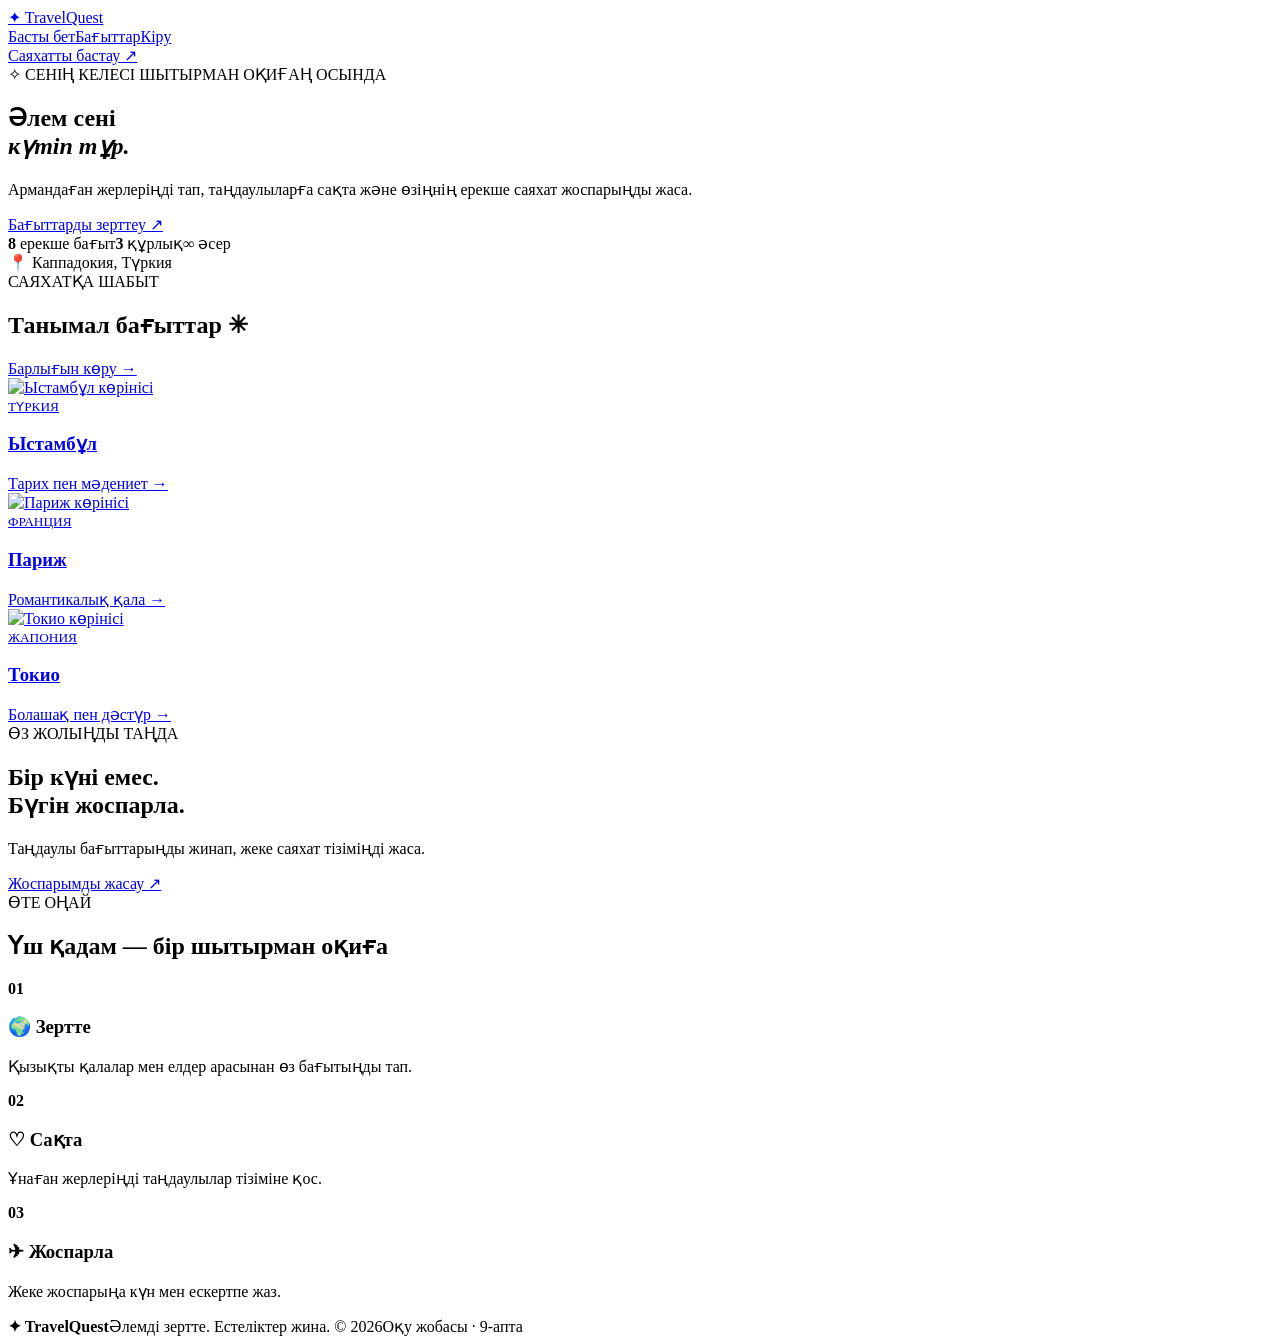
==== index.html @ 5453237a "Add files via upload" ====
<!doctype html><html lang="kk"><head><meta charset="UTF-8"><meta name="viewport" content="width=device-width,initial-scale=1"><title>TravelQuest — Әлемді аш</title><link rel="stylesheet" href="assets/style.css"></head><body><header class="nav"><a class="brand" href="index.html">✦ Travel<span>Quest</span></a><nav><a class="current" href="index.html">Басты бет</a><a href="explore.html">Бағыттар</a><a href="login.html">Кіру</a></nav><a class="navcta" href="explore.html">Саяхатты бастау ↗</a></header><main><section class="hero"><div class="heroShade"></div><div class="heroContent"><span class="eyebrow">✧ СЕНІҢ КЕЛЕСІ ШЫТЫРМАН ОҚИҒАҢ ОСЫНДА</span><h1>Әлем сені<br><em>күтіп тұр.</em></h1><p>Армандаған жерлеріңді тап, таңдаулыларға сақта және өзіңнің ерекше саяхат жоспарыңды жаса.</p><a class="primary" href="explore.html">Бағыттарды зерттеу <span>↗</span></a><div class="heroStats"><span><b>8</b> ерекше бағыт</span><span><b>3</b> құрлық</span><span><b>∞</b> әсер</span></div></div><div class="heroNote">📍 Каппадокия, Түркия</div></section><section class="section"><div class="sectionTop"><div><span class="kicker">САЯХАТҚА ШАБЫТ</span><h2>Танымал бағыттар <span class="accent">✳</span></h2></div><a class="textLink" href="explore.html">Барлығын көру →</a></div><div class="featureGrid"><a class="destination" href="explore.html?place=istanbul"><img src="https://images.unsplash.com/photo-1541432901042-2d8bd64b4a9b?auto=format&fit=crop&w=1000&q=85" alt="Ыстамбұл көрінісі"><div class="destText"><small>ТҮРКИЯ</small><h3>Ыстамбұл</h3><span>Тарих пен мәдениет →</span></div></a><a class="destination" href="explore.html?place=paris"><img src="https://images.unsplash.com/photo-1502602898657-3e91760cbb34?auto=format&fit=crop&w=1000&q=85" alt="Париж көрінісі"><div class="destText"><small>ФРАНЦИЯ</small><h3>Париж</h3><span>Романтикалық қала →</span></div></a><a class="destination" href="explore.html?place=tokyo"><img src="https://images.unsplash.com/photo-1540959733332-eab4deabeeaf?auto=format&fit=crop&w=1000&q=85" alt="Токио көрінісі"><div class="destText"><small>ЖАПОНИЯ</small><h3>Токио</h3><span>Болашақ пен дәстүр →</span></div></a></div></section><section class="banner"><div><span class="kicker">ӨЗ ЖОЛЫҢДЫ ТАҢДА</span><h2>Бір күні емес.<br>Бүгін жоспарла.</h2><p>Таңдаулы бағыттарыңды жинап, жеке саяхат тізіміңді жаса.</p></div><a class="primary light" href="explore.html">Жоспарымды жасау ↗</a></section><section class="section steps"><div class="sectionTop"><div><span class="kicker">ӨТЕ ОҢАЙ</span><h2>Үш қадам — бір шытырман оқиға</h2></div></div><div class="stepGrid"><article><b>01</b><h3>🌍 Зертте</h3><p>Қызықты қалалар мен елдер арасынан өз бағытыңды тап.</p></article><article><b>02</b><h3>♡ Сақта</h3><p>Ұнаған жерлеріңді таңдаулылар тізіміне қос.</p></article><article><b>03</b><h3>✈ Жоспарла</h3><p>Жеке жоспарыңа күн мен ескертпе жаз.</p></article></div></section></main><footer><b>✦ TravelQuest</b><span>Әлемді зертте. Естеліктер жина. © 2026</span><span>Оқу жобасы · 9-апта</span></footer><script src="assets/app.js"></script></body></html>
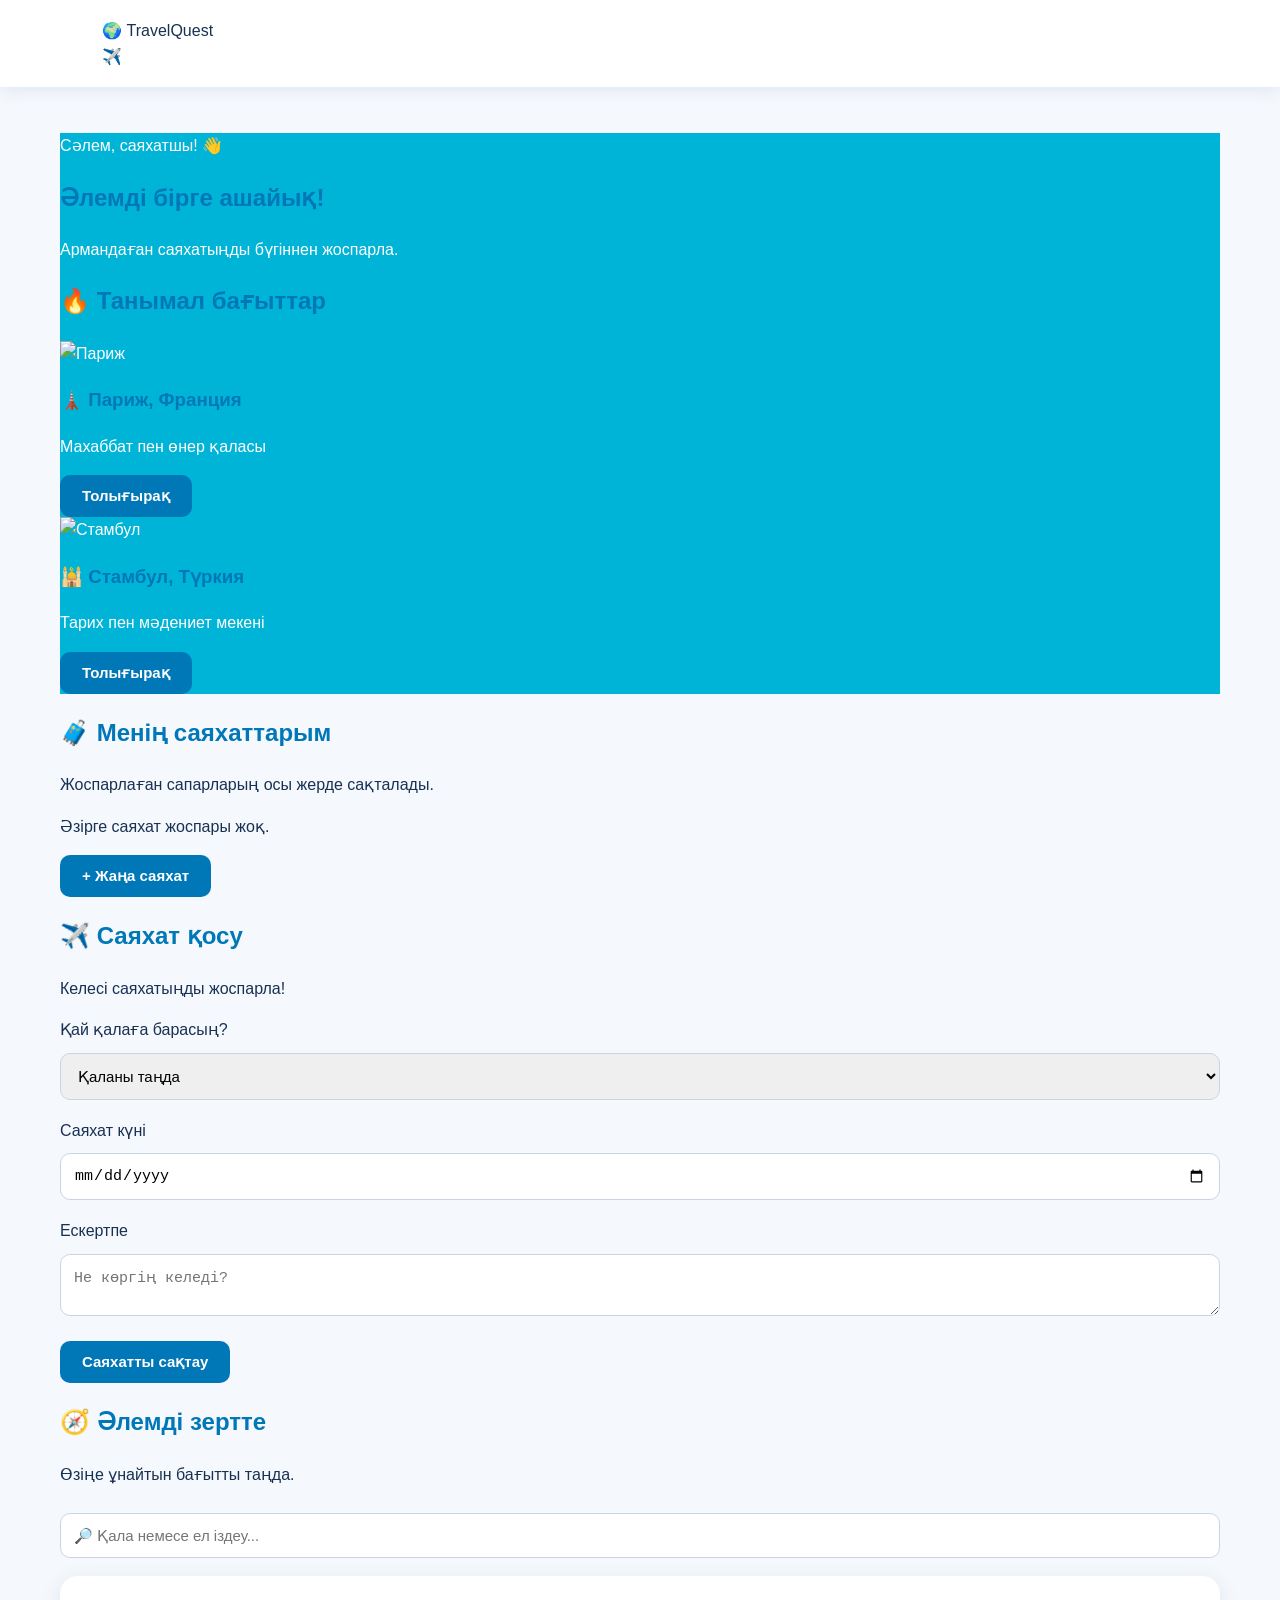
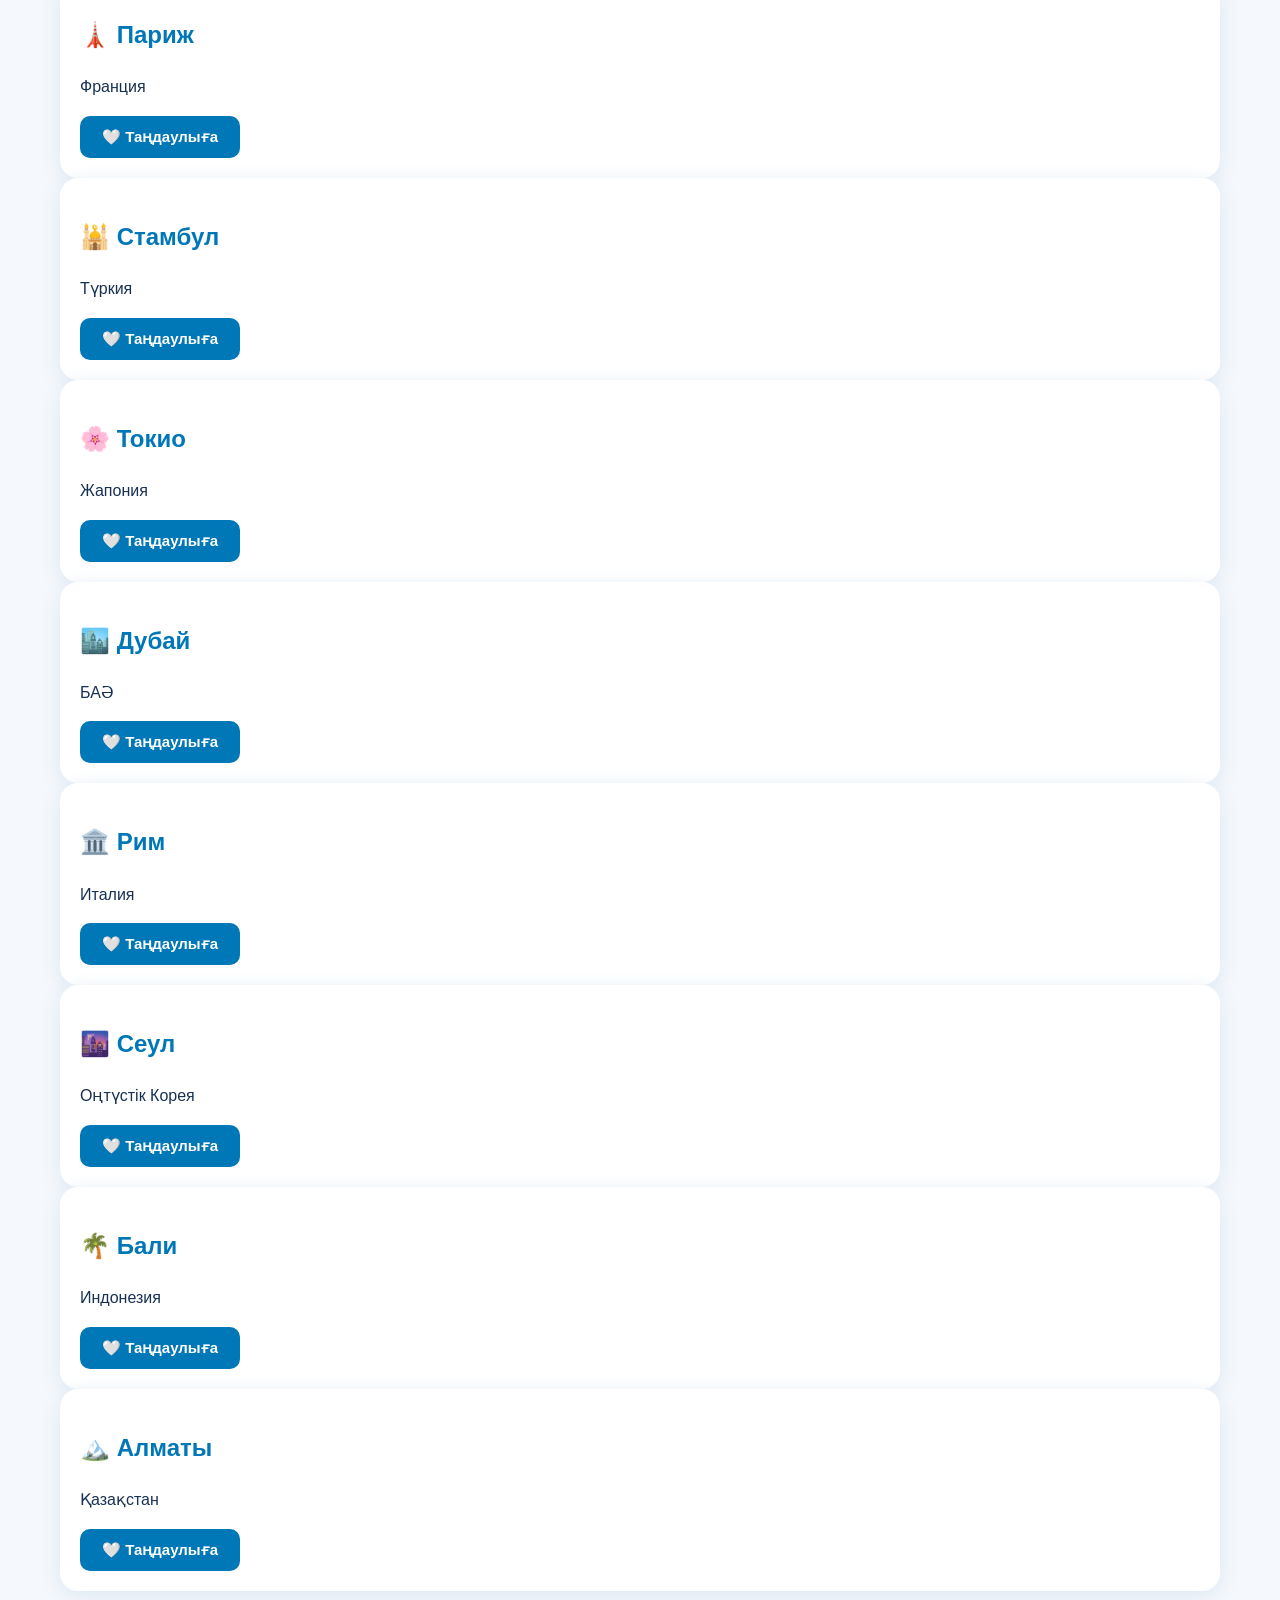
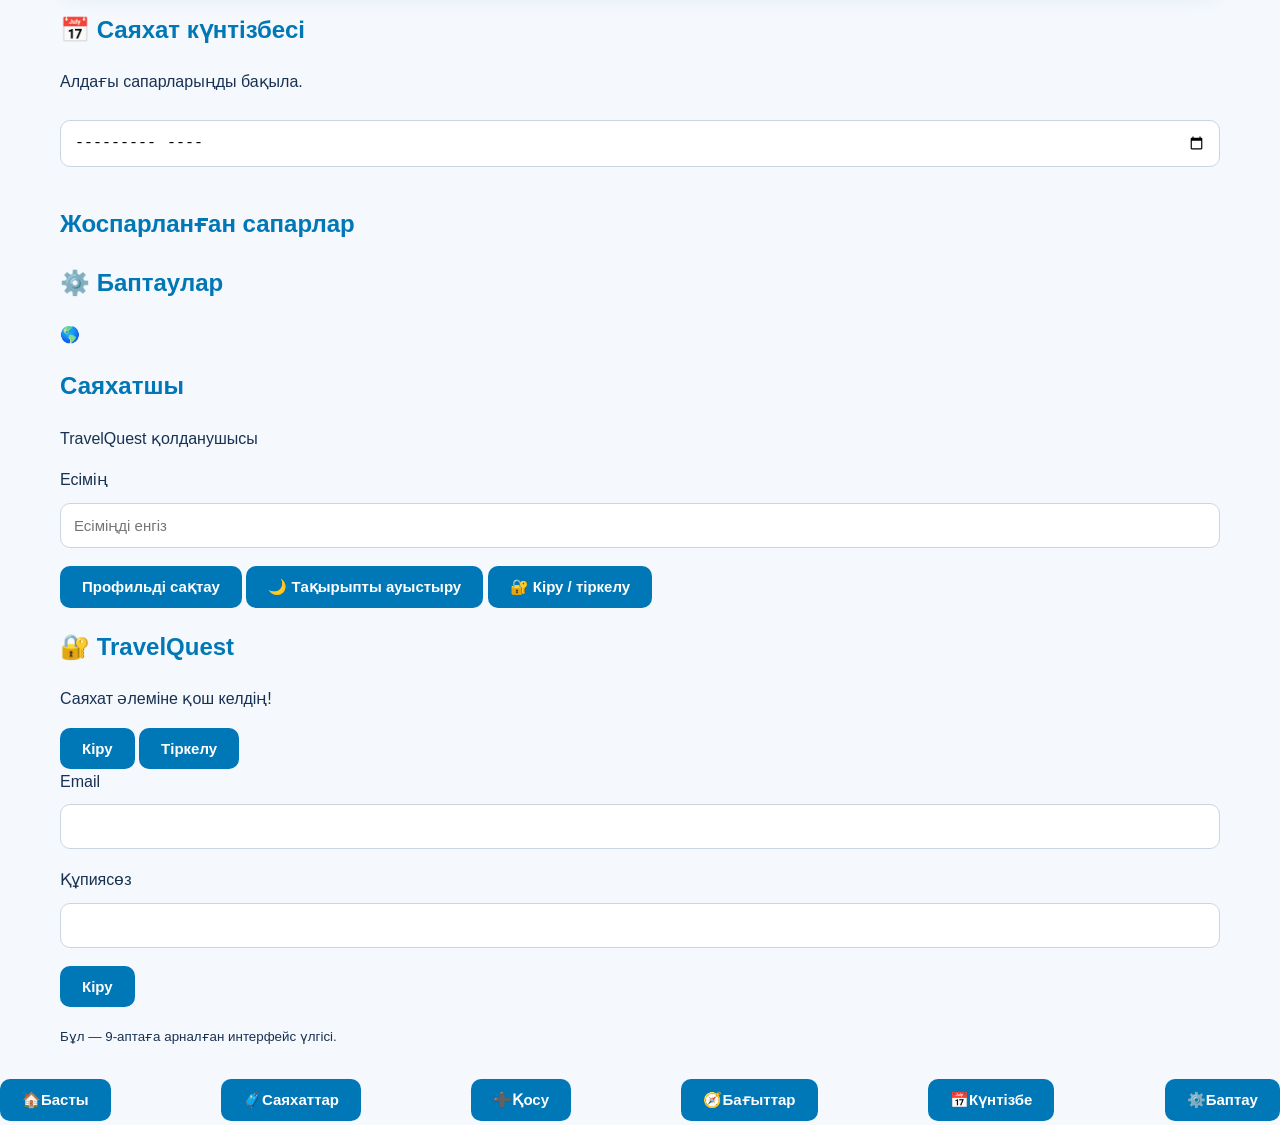
==== commit 2a9d31f6: "Update index.html" ====
--- a/index.html
+++ b/index.html
@@ -1 +1,189 @@
-<!doctype html><html lang="kk"><head><meta charset="UTF-8"><meta name="viewport" content="width=device-width,initial-scale=1"><title>TravelQuest — Әлемді аш</title><link rel="stylesheet" href="assets/style.css"></head><body><header class="nav"><a class="brand" href="index.html">✦ Travel<span>Quest</span></a><nav><a class="current" href="index.html">Басты бет</a><a href="explore.html">Бағыттар</a><a href="login.html">Кіру</a></nav><a class="navcta" href="explore.html">Саяхатты бастау ↗</a></header><main><section class="hero"><div class="heroShade"></div><div class="heroContent"><span class="eyebrow">✧ СЕНІҢ КЕЛЕСІ ШЫТЫРМАН ОҚИҒАҢ ОСЫНДА</span><h1>Әлем сені<br><em>күтіп тұр.</em></h1><p>Армандаған жерлеріңді тап, таңдаулыларға сақта және өзіңнің ерекше саяхат жоспарыңды жаса.</p><a class="primary" href="explore.html">Бағыттарды зерттеу <span>↗</span></a><div class="heroStats"><span><b>8</b> ерекше бағыт</span><span><b>3</b> құрлық</span><span><b>∞</b> әсер</span></div></div><div class="heroNote">📍 Каппадокия, Түркия</div></section><section class="section"><div class="sectionTop"><div><span class="kicker">САЯХАТҚА ШАБЫТ</span><h2>Танымал бағыттар <span class="accent">✳</span></h2></div><a class="textLink" href="explore.html">Барлығын көру →</a></div><div class="featureGrid"><a class="destination" href="explore.html?place=istanbul"><img src="https://images.unsplash.com/photo-1541432901042-2d8bd64b4a9b?auto=format&fit=crop&w=1000&q=85" alt="Ыстамбұл көрінісі"><div class="destText"><small>ТҮРКИЯ</small><h3>Ыстамбұл</h3><span>Тарих пен мәдениет →</span></div></a><a class="destination" href="explore.html?place=paris"><img src="https://images.unsplash.com/photo-1502602898657-3e91760cbb34?auto=format&fit=crop&w=1000&q=85" alt="Париж көрінісі"><div class="destText"><small>ФРАНЦИЯ</small><h3>Париж</h3><span>Романтикалық қала →</span></div></a><a class="destination" href="explore.html?place=tokyo"><img src="https://images.unsplash.com/photo-1540959733332-eab4deabeeaf?auto=format&fit=crop&w=1000&q=85" alt="Токио көрінісі"><div class="destText"><small>ЖАПОНИЯ</small><h3>Токио</h3><span>Болашақ пен дәстүр →</span></div></a></div></section><section class="banner"><div><span class="kicker">ӨЗ ЖОЛЫҢДЫ ТАҢДА</span><h2>Бір күні емес.<br>Бүгін жоспарла.</h2><p>Таңдаулы бағыттарыңды жинап, жеке саяхат тізіміңді жаса.</p></div><a class="primary light" href="explore.html">Жоспарымды жасау ↗</a></section><section class="section steps"><div class="sectionTop"><div><span class="kicker">ӨТЕ ОҢАЙ</span><h2>Үш қадам — бір шытырман оқиға</h2></div></div><div class="stepGrid"><article><b>01</b><h3>🌍 Зертте</h3><p>Қызықты қалалар мен елдер арасынан өз бағытыңды тап.</p></article><article><b>02</b><h3>♡ Сақта</h3><p>Ұнаған жерлеріңді таңдаулылар тізіміне қос.</p></article><article><b>03</b><h3>✈ Жоспарла</h3><p>Жеке жоспарыңа күн мен ескертпе жаз.</p></article></div></section></main><footer><b>✦ TravelQuest</b><span>Әлемді зертте. Естеліктер жина. © 2026</span><span>Оқу жобасы · 9-апта</span></footer><script src="assets/app.js"></script></body></html>
+<!DOCTYPE html>
+<html lang="kk">
+<head>
+  <meta charset="UTF-8">
+  <meta name="viewport" content="width=device-width, initial-scale=1.0">
+  <title>TravelQuest — Саяхат әлемі</title>
+  <link rel="stylesheet" href="assets/style.css">
+  <script src="assets/app.js" defer></script>
+</head>
+<body>
+
+<div class="phone">
+  <header class="topbar">
+    <div class="brand">🌍 TravelQuest</div>
+    <span class="top-avatar">✈️</span>
+  </header>
+
+  <main>
+    <section id="home" class="screen active">
+      <div class="welcome">
+        <p>Сәлем, саяхатшы! 👋</p>
+        <h1>Әлемді бірге ашайық!</h1>
+        <p>Армандаған саяхатыңды бүгіннен жоспарла.</p>
+      </div>
+
+      <h2>🔥 Танымал бағыттар</h2>
+      <div class="destination-card">
+        <img src="https://images.unsplash.com/photo-1502602898657-3e91760cbb34?w=800" alt="Париж">
+        <div class="card-info">
+          <h3>🗼 Париж, Франция</h3>
+          <p>Махаббат пен өнер қаласы</p>
+          <button onclick="openPage('explore')">Толығырақ</button>
+        </div>
+      </div>
+
+      <div class="destination-card">
+        <img src="https://images.unsplash.com/photo-1541432901042-2d8bd64b4a9b?w=800" alt="Стамбул">
+        <div class="card-info">
+          <h3>🕌 Стамбул, Түркия</h3>
+          <p>Тарих пен мәдениет мекені</p>
+          <button onclick="openPage('explore')">Толығырақ</button>
+        </div>
+      </div>
+    </section>
+
+    <section id="trips" class="screen">
+      <h1>🧳 Менің саяхаттарым</h1>
+      <p>Жоспарлаған сапарларың осы жерде сақталады.</p>
+      <div id="tripList"></div>
+      <button class="primary-btn" onclick="openPage('add')">
+        + Жаңа саяхат
+      </button>
+    </section>
+
+    <section id="add" class="screen">
+      <h1>✈️ Саяхат қосу</h1>
+      <p>Келесі саяхатыңды жоспарла!</p>
+
+      <form id="tripForm">
+        <label for="tripCity">Қай қалаға барасың?</label>
+        <select id="tripCity" required>
+          <option value="">Қаланы таңда</option>
+          <option>Париж</option>
+          <option>Стамбул</option>
+          <option>Токио</option>
+          <option>Дубай</option>
+          <option>Рим</option>
+          <option>Алматы</option>
+          <option>Бали</option>
+          <option>Сеул</option>
+        </select>
+
+        <label for="tripDate">Саяхат күні</label>
+        <input type="date" id="tripDate" required>
+
+        <label for="tripNote">Ескертпе</label>
+        <textarea id="tripNote" placeholder="Не көргің келеді?"></textarea>
+
+        <button type="submit" class="primary-btn">
+          Саяхатты сақтау
+        </button>
+      </form>
+      <p id="tripMessage"></p>
+    </section>
+
+    <section id="explore" class="screen">
+      <h1>🧭 Әлемді зертте</h1>
+      <p>Өзіңе ұнайтын бағытты таңда.</p>
+
+      <input type="search" id="search"
+             placeholder="🔎 Қала немесе ел іздеу...">
+
+      <div id="destinations" class="explore-grid"></div>
+    </section>
+
+    <section id="calendar" class="screen">
+      <h1>📅 Саяхат күнтізбесі</h1>
+      <p>Алдағы сапарларыңды бақыла.</p>
+      <div class="calendar-box">
+        <input type="month" id="calendarMonth">
+        <div id="calendarGrid"></div>
+      </div>
+      <h2>Жоспарланған сапарлар</h2>
+      <div id="calendarTrips"></div>
+    </section>
+
+    <section id="settings" class="screen">
+      <h1>⚙️ Баптаулар</h1>
+      <div class="settings-card">
+        <div class="profile-avatar">🌎</div>
+        <h2 id="profileName">Саяхатшы</h2>
+        <p>TravelQuest қолданушысы</p>
+      </div>
+
+      <label for="userName">Есімің</label>
+      <input id="userName" placeholder="Есіміңді енгіз">
+
+      <button class="primary-btn" onclick="saveProfile()">
+        Профильді сақтау
+      </button>
+
+      <button class="secondary-btn" onclick="toggleTheme()">
+        🌙 Тақырыпты ауыстыру
+      </button>
+
+      <button class="secondary-btn" onclick="openPage('auth')">
+        🔐 Кіру / тіркелу
+      </button>
+    </section>
+
+    <section id="auth" class="screen">
+      <h1>🔐 TravelQuest</h1>
+      <p>Саяхат әлеміне қош келдің!</p>
+
+      <div class="auth-tabs">
+        <button id="loginTab" onclick="setAuthMode('login')">
+          Кіру
+        </button>
+        <button id="registerTab" onclick="setAuthMode('register')">
+          Тіркелу
+        </button>
+      </div>
+
+      <form id="authForm">
+        <div id="nameField" class="hidden">
+          <label for="authName">Есімің</label>
+          <input id="authName" placeholder="Есімің">
+        </div>
+
+        <label for="authEmail">Email</label>
+        <input type="email" id="authEmail" required>
+
+        <label for="authPassword">Құпиясөз</label>
+        <input type="password" id="authPassword"
+               minlength="6" required>
+
+        <button type="submit" id="authSubmit" class="primary-btn">
+          Кіру
+        </button>
+      </form>
+      <p id="authMessage"></p>
+      <small>Бұл — 9-аптаға арналған интерфейс үлгісі.</small>
+    </section>
+  </main>
+
+  <nav class="bottom-nav">
+    <button data-page="home" onclick="openPage('home')">
+      <span>🏠</span>Басты
+    </button>
+    <button data-page="trips" onclick="openPage('trips')">
+      <span>🧳</span>Саяхаттар
+    </button>
+    <button data-page="add" onclick="openPage('add')">
+      <span>➕</span>Қосу
+    </button>
+    <button data-page="explore" onclick="openPage('explore')">
+      <span>🧭</span>Бағыттар
+    </button>
+    <button data-page="calendar" onclick="openPage('calendar')">
+      <span>📅</span>Күнтізбе
+    </button>
+    <button data-page="settings" onclick="openPage('settings')">
+      <span>⚙️</span>Баптау
+    </button>
+  </nav>
+</div>
+
+</body>
+</html>
--- a/assets/style.css
+++ b/assets/style.css
@@ -0,0 +1,222 @@
+* {
+    box-sizing: border-box;
+}
+
+body {
+    margin: 0;
+    font-family: Arial, sans-serif;
+    background: #f5f8fc;
+    color: #183153;
+    line-height: 1.6;
+}
+
+header {
+    background: white;
+    padding: 18px 8%;
+    box-shadow: 0 3px 15px #dce7f2;
+}
+
+nav {
+    display: flex;
+    justify-content: space-between;
+    align-items: center;
+    flex-wrap: wrap;
+    gap: 15px;
+}
+
+.logo {
+    font-size: 27px;
+    font-weight: bold;
+    color: #0077b6;
+}
+
+nav a {
+    color: #183153;
+    text-decoration: none;
+    margin-right: 18px;
+    font-weight: bold;
+}
+
+nav a:hover {
+    color: #00a6c8;
+}
+
+main {
+    max-width: 1200px;
+    margin: auto;
+    padding: 30px 20px;
+}
+
+.hero {
+    background: linear-gradient(135deg, #0077b6, #00b4d8);
+    color: white;
+    padding: 90px 25px;
+    text-align: center;
+    border-radius: 25px;
+}
+
+.hero h1 {
+    font-size: 45px;
+    color: white;
+}
+
+.hero p {
+    color: #e0f7ff;
+    font-size: 19px;
+}
+
+h1, h2, h3 {
+    color: #0077b6;
+}
+
+.cards {
+    display: grid;
+    grid-template-columns: repeat(3, 1fr);
+    gap: 25px;
+    margin-top: 30px;
+}
+
+.card {
+    background: white;
+    border-radius: 18px;
+    overflow: hidden;
+    box-shadow: 0 5px 20px #dce7f2;
+    transition: transform 0.3s;
+}
+
+.card:hover {
+    transform: translateY(-6px);
+}
+
+.card img {
+    width: 100%;
+    height: 220px;
+    object-fit: cover;
+}
+
+.card-content {
+    padding: 20px;
+}
+
+.panel {
+    background: white;
+    padding: 30px;
+    border-radius: 20px;
+    box-shadow: 0 5px 20px #dce7f2;
+    margin: 25px 0;
+}
+
+button, .btn {
+    display: inline-block;
+    background: #0077b6;
+    color: white;
+    border: none;
+    padding: 12px 22px;
+    border-radius: 10px;
+    cursor: pointer;
+    font-size: 15px;
+    text-decoration: none;
+    font-weight: bold;
+}
+
+button:hover, .btn:hover {
+    background: #023e8a;
+}
+
+input, select, textarea {
+    width: 100%;
+    padding: 13px;
+    margin: 10px 0 18px;
+    border: 1px solid #cbd5e1;
+    border-radius: 10px;
+    font-size: 15px;
+}
+
+input:focus, select:focus {
+    outline: 2px solid #00b4d8;
+}
+
+.auth-container {
+    max-width: 480px;
+    margin: 50px auto;
+}
+
+.hidden {
+    display: none !important;
+}
+
+.active {
+    background: #00b4d8;
+    color: white;
+}
+
+.search-box {
+    display: flex;
+    gap: 12px;
+    margin: 25px 0;
+}
+
+.destination {
+    background: white;
+    border-radius: 15px;
+    padding: 20px;
+    margin-bottom: 15px;
+    box-shadow: 0 3px 12px #dce7f2;
+}
+
+.destination img {
+    width: 100%;
+    border-radius: 12px;
+}
+
+.favorite {
+    color: #ef4444;
+}
+
+footer {
+    text-align: center;
+    background: #023e8a;
+    color: white;
+    padding: 25px;
+    margin-top: 50px;
+}
+
+footer p {
+    color: white;
+}
+
+@media (max-width: 768px) {
+    header {
+        padding: 15px;
+    }
+
+    nav {
+        flex-direction: column;
+        text-align: center;
+    }
+
+    nav a {
+        display: inline-block;
+        margin: 5px;
+    }
+
+    .hero {
+        padding: 45px 20px;
+    }
+
+    .hero h1 {
+        font-size: 30px;
+    }
+
+    .cards {
+        grid-template-columns: 1fr;
+    }
+
+    .search-box {
+        flex-direction: column;
+    }
+
+    .panel {
+        padding: 20px;
+    }
+}
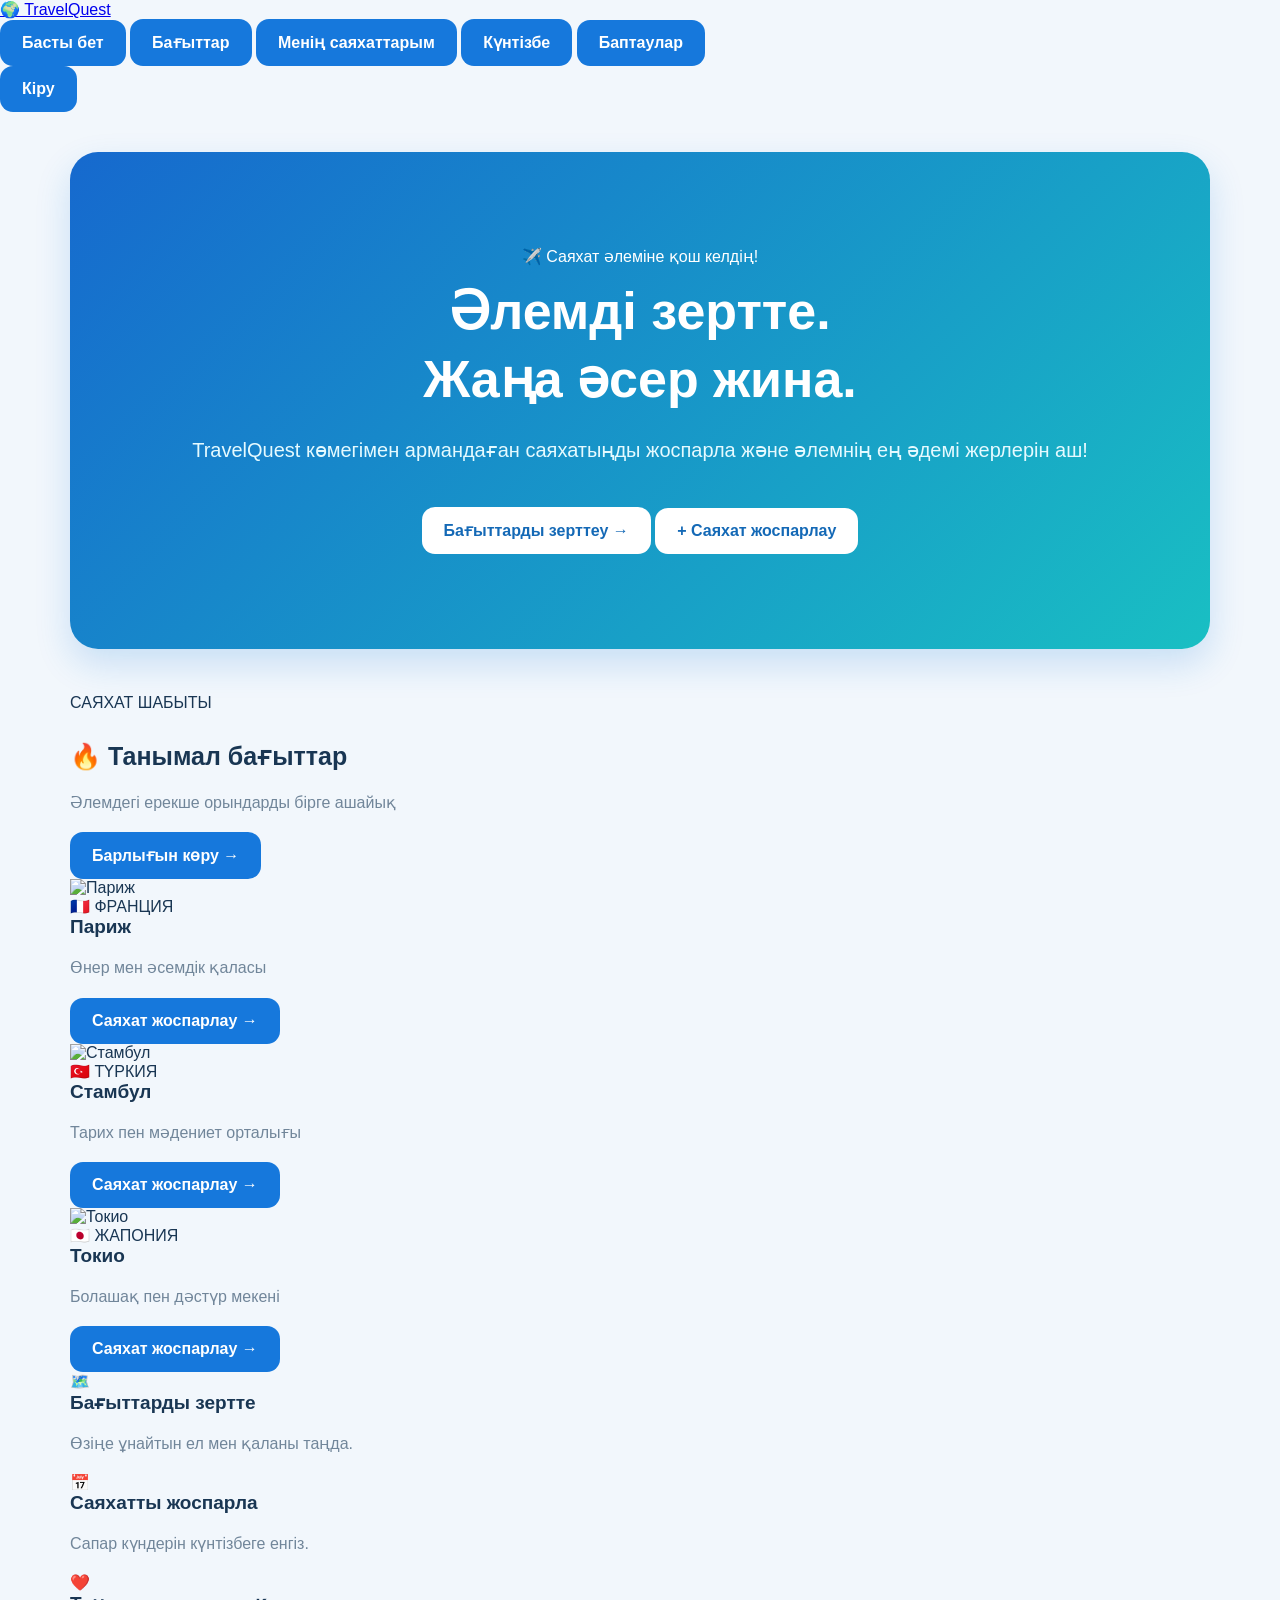
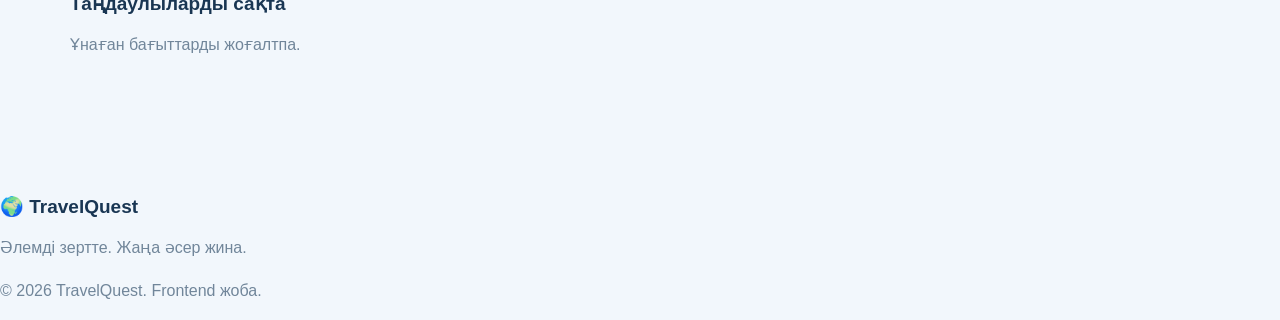
==== commit 0ce87e1d: "Update index.html" ====
--- a/index.html
+++ b/index.html
@@ -1,189 +1,320 @@
 <!DOCTYPE html>
 <html lang="kk">
 <head>
-  <meta charset="UTF-8">
-  <meta name="viewport" content="width=device-width, initial-scale=1.0">
-  <title>TravelQuest — Саяхат әлемі</title>
-  <link rel="stylesheet" href="assets/style.css">
-  <script src="assets/app.js" defer></script>
+    <meta charset="UTF-8">
+    <meta name="viewport" content="width=device-width, initial-scale=1.0">
+    <title>TravelQuest — Саяхат әлемі</title>
+    <link rel="stylesheet" href="assets/style.css?v=10">
+    <script src="assets/app.js?v=10" defer></script>
 </head>
 <body>
 
-<div class="phone">
-  <header class="topbar">
-    <div class="brand">🌍 TravelQuest</div>
-    <span class="top-avatar">✈️</span>
-  </header>
-
-  <main>
+<header class="header">
+    <div class="container header-inner">
+        <a href="#home" class="logo">🌍 TravelQuest</a>
+
+        <nav class="navigation">
+            <button data-page="home" onclick="openPage('home')">Басты бет</button>
+            <button data-page="explore" onclick="openPage('explore')">Бағыттар</button>
+            <button data-page="trips" onclick="openPage('trips')">Менің саяхаттарым</button>
+            <button data-page="calendar" onclick="openPage('calendar')">Күнтізбе</button>
+            <button data-page="settings" onclick="openPage('settings')">Баптаулар</button>
+        </nav>
+
+        <button class="login-button" onclick="openPage('auth')">
+            Кіру
+        </button>
+    </div>
+</header>
+
+<main class="container">
+
+    <!-- БАСТЫ БЕТ -->
     <section id="home" class="screen active">
-      <div class="welcome">
-        <p>Сәлем, саяхатшы! 👋</p>
-        <h1>Әлемді бірге ашайық!</h1>
-        <p>Армандаған саяхатыңды бүгіннен жоспарла.</p>
-      </div>
-
-      <h2>🔥 Танымал бағыттар</h2>
-      <div class="destination-card">
-        <img src="https://images.unsplash.com/photo-1502602898657-3e91760cbb34?w=800" alt="Париж">
-        <div class="card-info">
-          <h3>🗼 Париж, Франция</h3>
-          <p>Махаббат пен өнер қаласы</p>
-          <button onclick="openPage('explore')">Толығырақ</button>
-        </div>
-      </div>
-
-      <div class="destination-card">
-        <img src="https://images.unsplash.com/photo-1541432901042-2d8bd64b4a9b?w=800" alt="Стамбул">
-        <div class="card-info">
-          <h3>🕌 Стамбул, Түркия</h3>
-          <p>Тарих пен мәдениет мекені</p>
-          <button onclick="openPage('explore')">Толығырақ</button>
-        </div>
-      </div>
-    </section>
-
+
+        <div class="hero">
+            <div class="hero-content">
+                <span class="tag">✈️ Саяхат әлеміне қош келдің!</span>
+                <h1>Әлемді зертте.<br>Жаңа әсер жина.</h1>
+                <p>
+                    TravelQuest көмегімен армандаған саяхатыңды
+                    жоспарла және әлемнің ең әдемі жерлерін аш!
+                </p>
+                <button class="btn btn-white" onclick="openPage('explore')">
+                    Бағыттарды зерттеу →
+                </button>
+                <button class="btn btn-glass" onclick="openPage('add')">
+                    + Саяхат жоспарлау
+                </button>
+            </div>
+        </div>
+
+        <div class="section-heading">
+            <div>
+                <span class="section-label">САЯХАТ ШАБЫТЫ</span>
+                <h2>🔥 Танымал бағыттар</h2>
+                <p>Әлемдегі ерекше орындарды бірге ашайық</p>
+            </div>
+            <button class="text-button" onclick="openPage('explore')">
+                Барлығын көру →
+            </button>
+        </div>
+
+        <div class="featured-grid">
+            <article class="featured-card">
+                <img src="https://images.unsplash.com/photo-1502602898657-3e91760cbb34?w=1000" alt="Париж">
+                <div class="featured-content">
+                    <span>🇫🇷 ФРАНЦИЯ</span>
+                    <h3>Париж</h3>
+                    <p>Өнер мен әсемдік қаласы</p>
+                    <button onclick="planCity('Париж')">Саяхат жоспарлау →</button>
+                </div>
+            </article>
+
+            <article class="featured-card">
+                <img src="https://images.unsplash.com/photo-1541432901042-2d8bd64b4a9b?w=1000" alt="Стамбул">
+                <div class="featured-content">
+                    <span>🇹🇷 ТҮРКИЯ</span>
+                    <h3>Стамбул</h3>
+                    <p>Тарих пен мәдениет орталығы</p>
+                    <button onclick="planCity('Стамбул')">Саяхат жоспарлау →</button>
+                </div>
+            </article>
+
+            <article class="featured-card">
+                <img src="https://images.unsplash.com/photo-1540959733332-eab4deabeeaf?w=1000" alt="Токио">
+                <div class="featured-content">
+                    <span>🇯🇵 ЖАПОНИЯ</span>
+                    <h3>Токио</h3>
+                    <p>Болашақ пен дәстүр мекені</p>
+                    <button onclick="planCity('Токио')">Саяхат жоспарлау →</button>
+                </div>
+            </article>
+        </div>
+
+        <div class="benefits">
+            <div>
+                <span>🗺️</span>
+                <h3>Бағыттарды зертте</h3>
+                <p>Өзіңе ұнайтын ел мен қаланы таңда.</p>
+            </div>
+            <div>
+                <span>📅</span>
+                <h3>Саяхатты жоспарла</h3>
+                <p>Сапар күндерін күнтізбеге енгіз.</p>
+            </div>
+            <div>
+                <span>❤️</span>
+                <h3>Таңдаулыларды сақта</h3>
+                <p>Ұнаған бағыттарды жоғалтпа.</p>
+            </div>
+        </div>
+    </section>
+
+    <!-- БАҒЫТТАР -->
+    <section id="explore" class="screen">
+        <div class="page-title">
+            <span class="section-label">ӘЛЕМДІ АШ</span>
+            <h1>🧭 Саяхат бағыттары</h1>
+            <p>Қай елге барғың келеді? Өзіңе ұнайтын бағытты таңда.</p>
+        </div>
+
+        <div class="search-panel">
+            <input type="search" id="search" placeholder="🔎 Қала немесе елді іздеу...">
+            <span>🌍 Әлемді бірге зерттейік</span>
+        </div>
+
+        <div id="destinations" class="destination-grid"></div>
+    </section>
+
+    <!-- МЕНІҢ САЯХАТТАРЫМ -->
     <section id="trips" class="screen">
-      <h1>🧳 Менің саяхаттарым</h1>
-      <p>Жоспарлаған сапарларың осы жерде сақталады.</p>
-      <div id="tripList"></div>
-      <button class="primary-btn" onclick="openPage('add')">
-        + Жаңа саяхат
-      </button>
-    </section>
-
+        <div class="page-title">
+            <span class="section-label">ЖЕКЕ ЖОСПАР</span>
+            <h1>🧳 Менің саяхаттарым</h1>
+            <p>Барлық жоспарланған сапарларың бір жерде.</p>
+        </div>
+
+        <div class="stats-grid">
+            <div class="stat-card">
+                <span>✈️ Жоспарланған саяхаттар</span>
+                <strong id="tripCount">0</strong>
+            </div>
+            <div class="stat-card">
+                <span>❤️ Таңдаулы бағыттар</span>
+                <strong id="favCount">0</strong>
+            </div>
+        </div>
+
+        <div class="list-heading">
+            <h2>Менің жоспарларым</h2>
+            <button class="btn btn-primary" onclick="openPage('add')">
+                + Жаңа саяхат
+            </button>
+        </div>
+
+        <div id="tripList" class="trip-grid"></div>
+    </section>
+
+    <!-- САЯХАТ ҚОСУ -->
     <section id="add" class="screen">
-      <h1>✈️ Саяхат қосу</h1>
-      <p>Келесі саяхатыңды жоспарла!</p>
-
-      <form id="tripForm">
-        <label for="tripCity">Қай қалаға барасың?</label>
-        <select id="tripCity" required>
-          <option value="">Қаланы таңда</option>
-          <option>Париж</option>
-          <option>Стамбул</option>
-          <option>Токио</option>
-          <option>Дубай</option>
-          <option>Рим</option>
-          <option>Алматы</option>
-          <option>Бали</option>
-          <option>Сеул</option>
-        </select>
-
-        <label for="tripDate">Саяхат күні</label>
-        <input type="date" id="tripDate" required>
-
-        <label for="tripNote">Ескертпе</label>
-        <textarea id="tripNote" placeholder="Не көргің келеді?"></textarea>
-
-        <button type="submit" class="primary-btn">
-          Саяхатты сақтау
-        </button>
-      </form>
-      <p id="tripMessage"></p>
-    </section>
-
-    <section id="explore" class="screen">
-      <h1>🧭 Әлемді зертте</h1>
-      <p>Өзіңе ұнайтын бағытты таңда.</p>
-
-      <input type="search" id="search"
-             placeholder="🔎 Қала немесе ел іздеу...">
-
-      <div id="destinations" class="explore-grid"></div>
-    </section>
-
+        <div class="page-title">
+            <span class="section-label">ЖАҢА САЯХАТ</span>
+            <h1>✈️ Саяхат жоспарлау</h1>
+            <p>Келесі саяхатыңды дәл қазір жоспарла.</p>
+        </div>
+
+        <div class="form-layout">
+            <div class="form-card">
+                <h2>Саяхат мәліметтері</h2>
+
+                <form id="tripForm">
+                    <label for="tripCity">Саяхат бағыты</label>
+                    <select id="tripCity" required>
+                        <option value="">Қаланы таңда</option>
+                        <option>Париж</option>
+                        <option>Стамбул</option>
+                        <option>Токио</option>
+                        <option>Дубай</option>
+                        <option>Рим</option>
+                        <option>Сеул</option>
+                        <option>Бали</option>
+                        <option>Алматы</option>
+                    </select>
+
+                    <label for="tripDate">Саяхат күні</label>
+                    <input type="date" id="tripDate" required>
+
+                    <label for="tripNote">Саяхат жоспары</label>
+                    <textarea id="tripNote" rows="5" placeholder="Қандай жерлерге барғың келеді?"></textarea>
+
+                    <button type="submit" class="btn btn-primary full">
+                        💾 Саяхатты сақтау
+                    </button>
+                </form>
+
+                <p id="tripMessage" class="message" aria-live="polite"></p>
+            </div>
+
+            <div class="side-info">
+                <div class="info-emoji">🌴</div>
+                <h2>Жаңа саяхат — жаңа әсер!</h2>
+                <p>
+                    Бағытыңды таңда, сапар күнін белгіле және
+                    жоспарларыңды сақта.
+                </p>
+                <div class="info-line">✓ Саяхат күнтізбесі</div>
+                <div class="info-line">✓ Жеке жоспарлар</div>
+                <div class="info-line">✓ Ыңғайлы интерфейс</div>
+            </div>
+        </div>
+    </section>
+
+    <!-- КҮНТІЗБЕ -->
     <section id="calendar" class="screen">
-      <h1>📅 Саяхат күнтізбесі</h1>
-      <p>Алдағы сапарларыңды бақыла.</p>
-      <div class="calendar-box">
-        <input type="month" id="calendarMonth">
-        <div id="calendarGrid"></div>
-      </div>
-      <h2>Жоспарланған сапарлар</h2>
-      <div id="calendarTrips"></div>
-    </section>
-
+        <div class="page-title">
+            <span class="section-label">САЯХАТ КҮНТІЗБЕСІ</span>
+            <h1>📅 Менің күнтізбем</h1>
+            <p>Алдағы саяхат күндерін бақыла.</p>
+        </div>
+
+        <div class="calendar-layout">
+            <div class="form-card">
+                <label for="calendarMonth">Айды таңда</label>
+                <input type="month" id="calendarMonth">
+                <div id="calendarGrid" class="calendar-grid"></div>
+            </div>
+
+            <div class="form-card">
+                <h2>📌 Осы айдағы сапарлар</h2>
+                <div id="calendarTrips"></div>
+            </div>
+        </div>
+    </section>
+
+    <!-- БАПТАУЛАР -->
     <section id="settings" class="screen">
-      <h1>⚙️ Баптаулар</h1>
-      <div class="settings-card">
-        <div class="profile-avatar">🌎</div>
-        <h2 id="profileName">Саяхатшы</h2>
-        <p>TravelQuest қолданушысы</p>
-      </div>
-
-      <label for="userName">Есімің</label>
-      <input id="userName" placeholder="Есіміңді енгіз">
-
-      <button class="primary-btn" onclick="saveProfile()">
-        Профильді сақтау
-      </button>
-
-      <button class="secondary-btn" onclick="toggleTheme()">
-        🌙 Тақырыпты ауыстыру
-      </button>
-
-      <button class="secondary-btn" onclick="openPage('auth')">
-        🔐 Кіру / тіркелу
-      </button>
-    </section>
-
+        <div class="page-title">
+            <span class="section-label">ЖЕКЕ КАБИНЕТ</span>
+            <h1>⚙️ Баптаулар</h1>
+            <p>Профиліңді өзіңе ыңғайлы етіп ретте.</p>
+        </div>
+
+        <div class="settings-layout">
+            <div class="profile-card">
+                <div class="profile-icon">🌍</div>
+                <h2 id="profileName">Саяхатшы</h2>
+                <p>TravelQuest Explorer</p>
+            </div>
+
+            <div class="form-card">
+                <h2>Профиль параметрлері</h2>
+
+                <label for="userName">Есімің</label>
+                <input id="userName" placeholder="Есіміңді жаз">
+
+                <button class="btn btn-primary full" onclick="saveProfile()">
+                    Профильді сақтау
+                </button>
+
+                <button class="btn btn-outline full" onclick="toggleTheme()">
+                    🌙 Түнгі / күндізгі режим
+                </button>
+
+                <button class="btn btn-outline full" onclick="openPage('auth')">
+                    🔐 Кіру / тіркелу
+                </button>
+            </div>
+        </div>
+    </section>
+
+    <!-- КІРУ -->
     <section id="auth" class="screen">
-      <h1>🔐 TravelQuest</h1>
-      <p>Саяхат әлеміне қош келдің!</p>
-
-      <div class="auth-tabs">
-        <button id="loginTab" onclick="setAuthMode('login')">
-          Кіру
-        </button>
-        <button id="registerTab" onclick="setAuthMode('register')">
-          Тіркелу
-        </button>
-      </div>
-
-      <form id="authForm">
-        <div id="nameField" class="hidden">
-          <label for="authName">Есімің</label>
-          <input id="authName" placeholder="Есімің">
-        </div>
-
-        <label for="authEmail">Email</label>
-        <input type="email" id="authEmail" required>
-
-        <label for="authPassword">Құпиясөз</label>
-        <input type="password" id="authPassword"
-               minlength="6" required>
-
-        <button type="submit" id="authSubmit" class="primary-btn">
-          Кіру
-        </button>
-      </form>
-      <p id="authMessage"></p>
-      <small>Бұл — 9-аптаға арналған интерфейс үлгісі.</small>
-    </section>
-  </main>
-
-  <nav class="bottom-nav">
-    <button data-page="home" onclick="openPage('home')">
-      <span>🏠</span>Басты
-    </button>
-    <button data-page="trips" onclick="openPage('trips')">
-      <span>🧳</span>Саяхаттар
-    </button>
-    <button data-page="add" onclick="openPage('add')">
-      <span>➕</span>Қосу
-    </button>
-    <button data-page="explore" onclick="openPage('explore')">
-      <span>🧭</span>Бағыттар
-    </button>
-    <button data-page="calendar" onclick="openPage('calendar')">
-      <span>📅</span>Күнтізбе
-    </button>
-    <button data-page="settings" onclick="openPage('settings')">
-      <span>⚙️</span>Баптау
-    </button>
-  </nav>
-</div>
+        <div class="auth-wrapper">
+            <div class="auth-card">
+                <div class="auth-icon">🌍</div>
+                <h1>TravelQuest</h1>
+                <p>Саяхат әлеміне қош келдің!</p>
+
+                <div class="auth-tabs">
+                    <button id="loginTab" class="selected" onclick="setAuthMode('login')">Кіру</button>
+                    <button id="registerTab" onclick="setAuthMode('register')">Тіркелу</button>
+                </div>
+
+                <form id="authForm">
+                    <div id="nameField" class="hidden">
+                        <label for="authName">Есімің</label>
+                        <input id="authName" placeholder="Есімің">
+                    </div>
+
+                    <label for="authEmail">Email</label>
+                    <input type="email" id="authEmail" required placeholder="example@gmail.com">
+
+                    <label for="authPassword">Құпиясөз</label>
+                    <input type="password" id="authPassword" minlength="6" required placeholder="Кемінде 6 таңба">
+
+                    <button type="submit" id="authSubmit" class="btn btn-primary full">
+                        Кіру
+                    </button>
+                </form>
+
+                <p id="authMessage" class="message" aria-live="polite"></p>
+                <small>Бұл — frontend демонстрациялық нұсқасы.</small>
+            </div>
+        </div>
+    </section>
+
+</main>
+
+<footer class="footer">
+    <div class="container footer-inner">
+        <div>
+            <h3>🌍 TravelQuest</h3>
+            <p>Әлемді зертте. Жаңа әсер жина.</p>
+        </div>
+        <p>© 2026 TravelQuest. Frontend жоба.</p>
+    </div>
+</footer>
 
 </body>
 </html>
--- a/assets/style.css
+++ b/assets/style.css
@@ -1,222 +1,639 @@
+:root {
+    --blue: #1678dc;
+    --aqua: #23c5c5;
+    --bg: #f2f7fc;
+    --card: #ffffff;
+    --text: #193653;
+    --muted: #71869a;
+    --border: #e2edf5;
+}
+
 * {
     box-sizing: border-box;
 }
 
 body {
     margin: 0;
-    font-family: Arial, sans-serif;
-    background: #f5f8fc;
-    color: #183153;
-    line-height: 1.6;
-}
-
-header {
-    background: white;
-    padding: 18px 8%;
-    box-shadow: 0 3px 15px #dce7f2;
-}
-
-nav {
+    font-family: 'Segoe UI', Arial, sans-serif;
+    background: var(--bg);
+    color: var(--text);
+    min-height: 100vh;
+}
+
+button, input, select, textarea {
+    font: inherit;
+}
+
+button {
+    cursor: pointer;
+    transition: 0.2s;
+}
+
+button:hover {
+    filter: brightness(0.95);
+    transform: translateY(-2px);
+}
+
+.phone {
+    width: 100%;
+    max-width: 100%;
+    min-height: 100vh;
+    margin: 0;
+    background: var(--bg);
+    box-shadow: none;
+    border-radius: 0;
+}
+
+/* Жоғарғы мәзір */
+
+.topbar {
+    position: sticky;
+    top: 0;
+    z-index: 10;
+    height: 80px;
+    background: var(--card);
     display: flex;
+    align-items: center;
     justify-content: space-between;
-    align-items: center;
-    flex-wrap: wrap;
-    gap: 15px;
-}
-
-.logo {
+    padding: 0 8%;
+    border-bottom: 1px solid var(--border);
+    box-shadow: 0 2px 12px #1678dc12;
+}
+
+.brand {
+    font-weight: 800;
     font-size: 27px;
-    font-weight: bold;
-    color: #0077b6;
-}
-
-nav a {
-    color: #183153;
-    text-decoration: none;
-    margin-right: 18px;
-    font-weight: bold;
-}
-
-nav a:hover {
-    color: #00a6c8;
-}
+    color: var(--blue);
+}
+
+.avatar {
+    background: #e7f5ff;
+    padding: 12px;
+    border-radius: 50%;
+    font-size: 22px;
+}
+
+/* Негізгі бөлім */
 
 main {
+    width: 100%;
     max-width: 1200px;
-    margin: auto;
-    padding: 30px 20px;
-}
+    margin: 0 auto;
+    padding: 40px 30px 120px;
+}
+
+.screen {
+    display: none;
+    animation: appear 0.3s ease;
+}
+
+.screen.active {
+    display: block;
+}
+
+@keyframes appear {
+    from {
+        opacity: 0;
+        transform: translateY(10px);
+    }
+    to {
+        opacity: 1;
+        transform: translateY(0);
+    }
+}
+
+h1 {
+    font-size: 36px;
+    line-height: 1.3;
+    margin: 12px 0;
+}
+
+h2 {
+    font-size: 25px;
+    margin: 30px 0 18px;
+}
+
+h3 {
+    font-size: 19px;
+    margin: 0;
+}
+
+p {
+    color: var(--muted);
+    line-height: 1.7;
+}
+
+/* Басты бет */
 
 .hero {
-    background: linear-gradient(135deg, #0077b6, #00b4d8);
+    border-radius: 28px;
+    padding: 95px 60px;
     color: white;
-    padding: 90px 25px;
-    text-align: center;
-    border-radius: 25px;
+    text-align: center;
+    background: linear-gradient(135deg, #1669ce, #19bfc3);
+    box-shadow: 0 15px 35px #1678dc30;
+    margin-bottom: 45px;
 }
 
 .hero h1 {
-    font-size: 45px;
+    font-size: 52px;
     color: white;
 }
 
 .hero p {
-    color: #e0f7ff;
-    font-size: 19px;
-}
-
-h1, h2, h3 {
-    color: #0077b6;
-}
-
-.cards {
-    display: grid;
-    grid-template-columns: repeat(3, 1fr);
-    gap: 25px;
-    margin-top: 30px;
-}
-
-.card {
-    background: white;
-    border-radius: 18px;
-    overflow: hidden;
-    box-shadow: 0 5px 20px #dce7f2;
-    transition: transform 0.3s;
-}
-
-.card:hover {
-    transform: translateY(-6px);
-}
-
-.card img {
-    width: 100%;
-    height: 220px;
-    object-fit: cover;
-}
-
-.card-content {
-    padding: 20px;
-}
-
-.panel {
-    background: white;
-    padding: 30px;
-    border-radius: 20px;
-    box-shadow: 0 5px 20px #dce7f2;
-    margin: 25px 0;
-}
-
-button, .btn {
-    display: inline-block;
-    background: #0077b6;
+    color: #e5faff;
+    font-size: 20px;
+}
+
+.eyebrow {
+    font-size: 13px;
+    font-weight: 800;
+    letter-spacing: 2px;
+}
+
+/* Батырмалар */
+
+button, .wide {
+    background: var(--blue);
     color: white;
     border: none;
-    padding: 12px 22px;
-    border-radius: 10px;
-    cursor: pointer;
+    border-radius: 13px;
+    padding: 14px 22px;
+    font-weight: 700;
+}
+
+.hero button {
+    background: white;
+    color: #1469b6;
+    margin-top: 20px;
+}
+
+.wide {
+    width: 100%;
+    margin-top: 16px;
+}
+
+.outline {
+    background: transparent;
+    color: var(--blue);
+    border: 1px solid var(--blue);
+}
+
+/* Саяхат суреттері */
+
+.photo-card {
+    background: var(--card);
+    border-radius: 22px;
+    overflow: hidden;
+    margin-bottom: 25px;
+    box-shadow: 0 8px 25px #5580a520;
+    transition: 0.3s;
+}
+
+.photo-card:hover {
+    transform: translateY(-5px);
+}
+
+.photo-card img {
+    width: 100%;
+    height: 350px;
+    object-fit: cover;
+    display: block;
+}
+
+.photo-info {
+    padding: 25px;
+}
+
+.photo-info strong {
+    display: block;
+    font-size: 22px;
+}
+
+.photo-info span {
+    display: block;
+    color: var(--muted);
     font-size: 15px;
-    text-decoration: none;
-    font-weight: bold;
-}
-
-button:hover, .btn:hover {
-    background: #023e8a;
+    margin-top: 8px;
+}
+
+/* Беттердің тақырыптары */
+
+.page-heading {
+    text-align: center;
+    margin: 25px 0 40px;
+}
+
+.page-heading > span {
+    font-size: 55px;
+}
+
+.page-heading p {
+    margin-top: 5px;
+}
+
+/* Карточкалар */
+
+.panel,
+.profile-card,
+.trip-item,
+.destination-card {
+    background: var(--card);
+    border-radius: 22px;
+    padding: 28px;
+    box-shadow: 0 6px 25px #628ba720;
+    margin-bottom: 20px;
+}
+
+.panel {
+    max-width: 850px;
+    margin: 25px auto;
+}
+
+/* Формалар */
+
+label {
+    display: block;
+    font-weight: 650;
+    margin: 15px 0 8px;
 }
 
 input, select, textarea {
     width: 100%;
-    padding: 13px;
-    margin: 10px 0 18px;
-    border: 1px solid #cbd5e1;
+    background: var(--card);
+    color: var(--text);
+    border: 1px solid var(--border);
+    border-radius: 12px;
+    padding: 15px;
+    outline: none;
+}
+
+input:focus,
+select:focus,
+textarea:focus {
+    border-color: var(--blue);
+    box-shadow: 0 0 0 3px #1678dc20;
+}
+
+/* Статистика */
+
+.stats {
+    display: grid;
+    grid-template-columns: repeat(2, 1fr);
+    gap: 20px;
+    max-width: 750px;
+    margin: 25px auto;
+}
+
+.stats > div {
+    background: var(--card);
+    border-radius: 20px;
+    padding: 30px;
+    text-align: center;
+}
+
+.stats strong {
+    display: block;
+    font-size: 38px;
+    color: var(--blue);
+}
+
+.stats small {
+    color: var(--muted);
+}
+
+/* Менің саяхаттарым */
+
+.trip-item {
+    border-left: 5px solid var(--aqua);
+}
+
+.trip-item p {
+    margin: 8px 0;
+}
+
+.small-btn {
+    padding: 10px 16px;
+    font-size: 13px;
+}
+
+.danger {
+    background: #ef6275;
+}
+
+/* Бағыттар */
+
+.destinations {
+    display: grid;
+    grid-template-columns: repeat(4, 1fr);
+    gap: 20px;
+    margin-top: 25px;
+}
+
+.destination-card {
+    display: flex;
+    flex-direction: column;
+    gap: 15px;
+    align-items: center;
+    text-align: center;
+    transition: 0.3s;
+}
+
+.destination-card:hover {
+    transform: translateY(-5px);
+}
+
+.destination-emoji {
+    font-size: 50px;
+    background: #eaf6ff;
+    padding: 22px;
+    border-radius: 20px;
+}
+
+.destination-detail {
+    flex: 1;
+}
+
+.destination-detail p {
+    font-size: 14px;
+    margin: 8px 0 15px;
+}
+
+.destination-detail button {
+    font-size: 13px;
+    padding: 10px 15px;
+}
+
+/* Күнтізбе */
+
+.calendar-grid {
+    display: grid;
+    grid-template-columns: repeat(7, minmax(0, 1fr));
+    gap: 10px;
+    margin-top: 25px;
+}
+
+.calendar-grid > div {
+    text-align: center;
+    padding: 18px 0;
     border-radius: 10px;
     font-size: 15px;
-}
-
-input:focus, select:focus {
-    outline: 2px solid #00b4d8;
-}
-
-.auth-container {
-    max-width: 480px;
-    margin: 50px auto;
-}
-
-.hidden {
-    display: none !important;
-}
-
-.active {
-    background: #00b4d8;
-    color: white;
-}
-
-.search-box {
+    background: var(--bg);
+}
+
+.calendar-grid .weekday {
+    color: var(--muted);
+    font-weight: 700;
+    background: transparent;
+}
+
+.calendar-grid .has-trip {
+    background: var(--aqua);
+    color: #073d46;
+    font-weight: 800;
+}
+
+/* Профиль */
+
+.profile-card {
+    max-width: 650px;
+    margin: 25px auto;
+    text-align: center;
+}
+
+.profile-icon {
+    font-size: 70px;
+}
+
+.profile-card h2 {
+    margin: 12px 0 0;
+}
+
+/* Кіру және тіркелу */
+
+.auth-logo {
+    font-size: 75px;
+    text-align: center;
+    margin-top: 40px;
+}
+
+.center {
+    text-align: center;
+}
+
+.tabs {
     display: flex;
     gap: 12px;
-    margin: 25px 0;
-}
-
-.destination {
-    background: white;
-    border-radius: 15px;
-    padding: 20px;
-    margin-bottom: 15px;
-    box-shadow: 0 3px 12px #dce7f2;
-}
-
-.destination img {
-    width: 100%;
-    border-radius: 12px;
-}
-
-.favorite {
-    color: #ef4444;
-}
-
-footer {
-    text-align: center;
-    background: #023e8a;
+    margin-bottom: 25px;
+}
+
+.tabs button {
+    flex: 1;
+    background: #eaf4fc;
+    color: var(--blue);
+}
+
+.tabs button.selected {
+    background: var(--blue);
     color: white;
-    padding: 25px;
-    margin-top: 50px;
-}
-
-footer p {
+}
+
+.hidden {
+    display: none;
+}
+
+.message {
+    font-size: 14px;
+}
+
+.hint {
+    font-size: 12px;
+    text-align: center;
+}
+
+/* Төменгі мәзір */
+
+.bottom-nav {
+    position: sticky;
+    bottom: 0;
+    display: grid;
+    grid-template-columns: repeat(6, minmax(0, 1fr));
+    background: var(--card);
+    border-top: 1px solid var(--border);
+    padding: 15px 8%;
+    z-index: 10;
+    box-shadow: 0 -3px 15px #1678dc12;
+}
+
+.bottom-nav button {
+    background: transparent;
+    color: var(--muted);
+    padding: 8px 5px;
+    font-size: 13px;
+    border-radius: 10px;
+}
+
+.bottom-nav button span {
+    display: block;
+    font-size: 25px;
+    margin-bottom: 5px;
+}
+
+.bottom-nav button.current {
+    color: var(--blue);
+    background: #e6f3ff;
+}
+
+/* Қараңғы режим */
+
+body.dark {
+    --bg: #122338;
+    --card: #1d344d;
+    --text: #eaf5ff;
+    --muted: #b0c2d5;
+    --border: #36516b;
+}
+
+body.dark .avatar,
+body.dark .destination-emoji {
+    background: #2c4a65;
+}
+
+body.dark .tabs button {
+    background: #2c4a65;
     color: white;
 }
 
-@media (max-width: 768px) {
-    header {
-        padding: 15px;
-    }
-
-    nav {
-        flex-direction: column;
-        text-align: center;
-    }
-
-    nav a {
-        display: inline-block;
-        margin: 5px;
+body.dark .tabs button.selected {
+    background: var(--blue);
+}
+
+body.dark .bottom-nav button.current {
+    background: #29496c;
+}
+
+/* Планшет */
+
+@media (max-width: 900px) {
+    main {
+        padding: 30px 20px 110px;
+    }
+
+    .destinations {
+        grid-template-columns: repeat(2, 1fr);
     }
 
     .hero {
-        padding: 45px 20px;
+        padding: 65px 35px;
     }
 
     .hero h1 {
-        font-size: 30px;
-    }
-
-    .cards {
+        font-size: 40px;
+    }
+
+    .photo-card img {
+        height: 270px;
+    }
+
+    .bottom-nav {
+        padding: 12px 15px;
+    }
+}
+
+/* Телефон */
+
+@media (max-width: 600px) {
+    .topbar {
+        height: 65px;
+        padding: 0 18px;
+    }
+
+    .brand {
+        font-size: 21px;
+    }
+
+    main {
+        padding: 20px 15px 100px;
+    }
+
+    h1 {
+        font-size: 27px;
+    }
+
+    h2 {
+        font-size: 21px;
+    }
+
+    .hero {
+        padding: 45px 22px;
+        border-radius: 22px;
+    }
+
+    .hero h1 {
+        font-size: 32px;
+    }
+
+    .hero p {
+        font-size: 16px;
+    }
+
+    .photo-card img {
+        height: 200px;
+    }
+
+    .photo-info {
+        padding: 18px;
+    }
+
+    .destinations {
         grid-template-columns: 1fr;
     }
 
-    .search-box {
-        flex-direction: column;
-    }
-
-    .panel {
+    .destination-card {
+        flex-direction: row;
+        text-align: left;
+        align-items: center;
+    }
+
+    .destination-emoji {
+        font-size: 35px;
+        padding: 14px;
+    }
+
+    .panel,
+    .profile-card,
+    .trip-item,
+    .destination-card {
+        padding: 18px;
+    }
+
+    .stats {
+        gap: 12px;
+    }
+
+    .stats > div {
         padding: 20px;
     }
-}
+
+    .calendar-grid {
+        gap: 4px;
+    }
+
+    .calendar-grid > div {
+        padding: 10px 0;
+        font-size: 12px;
+    }
+
+    .bottom-nav {
+        padding: 10px 3px;
+    }
+
+    .bottom-nav button {
+        font-size: 10px;
+        padding: 5px 0;
+    }
+
+    .bottom-nav button span {
+        font-size: 20px;
+    }
+}
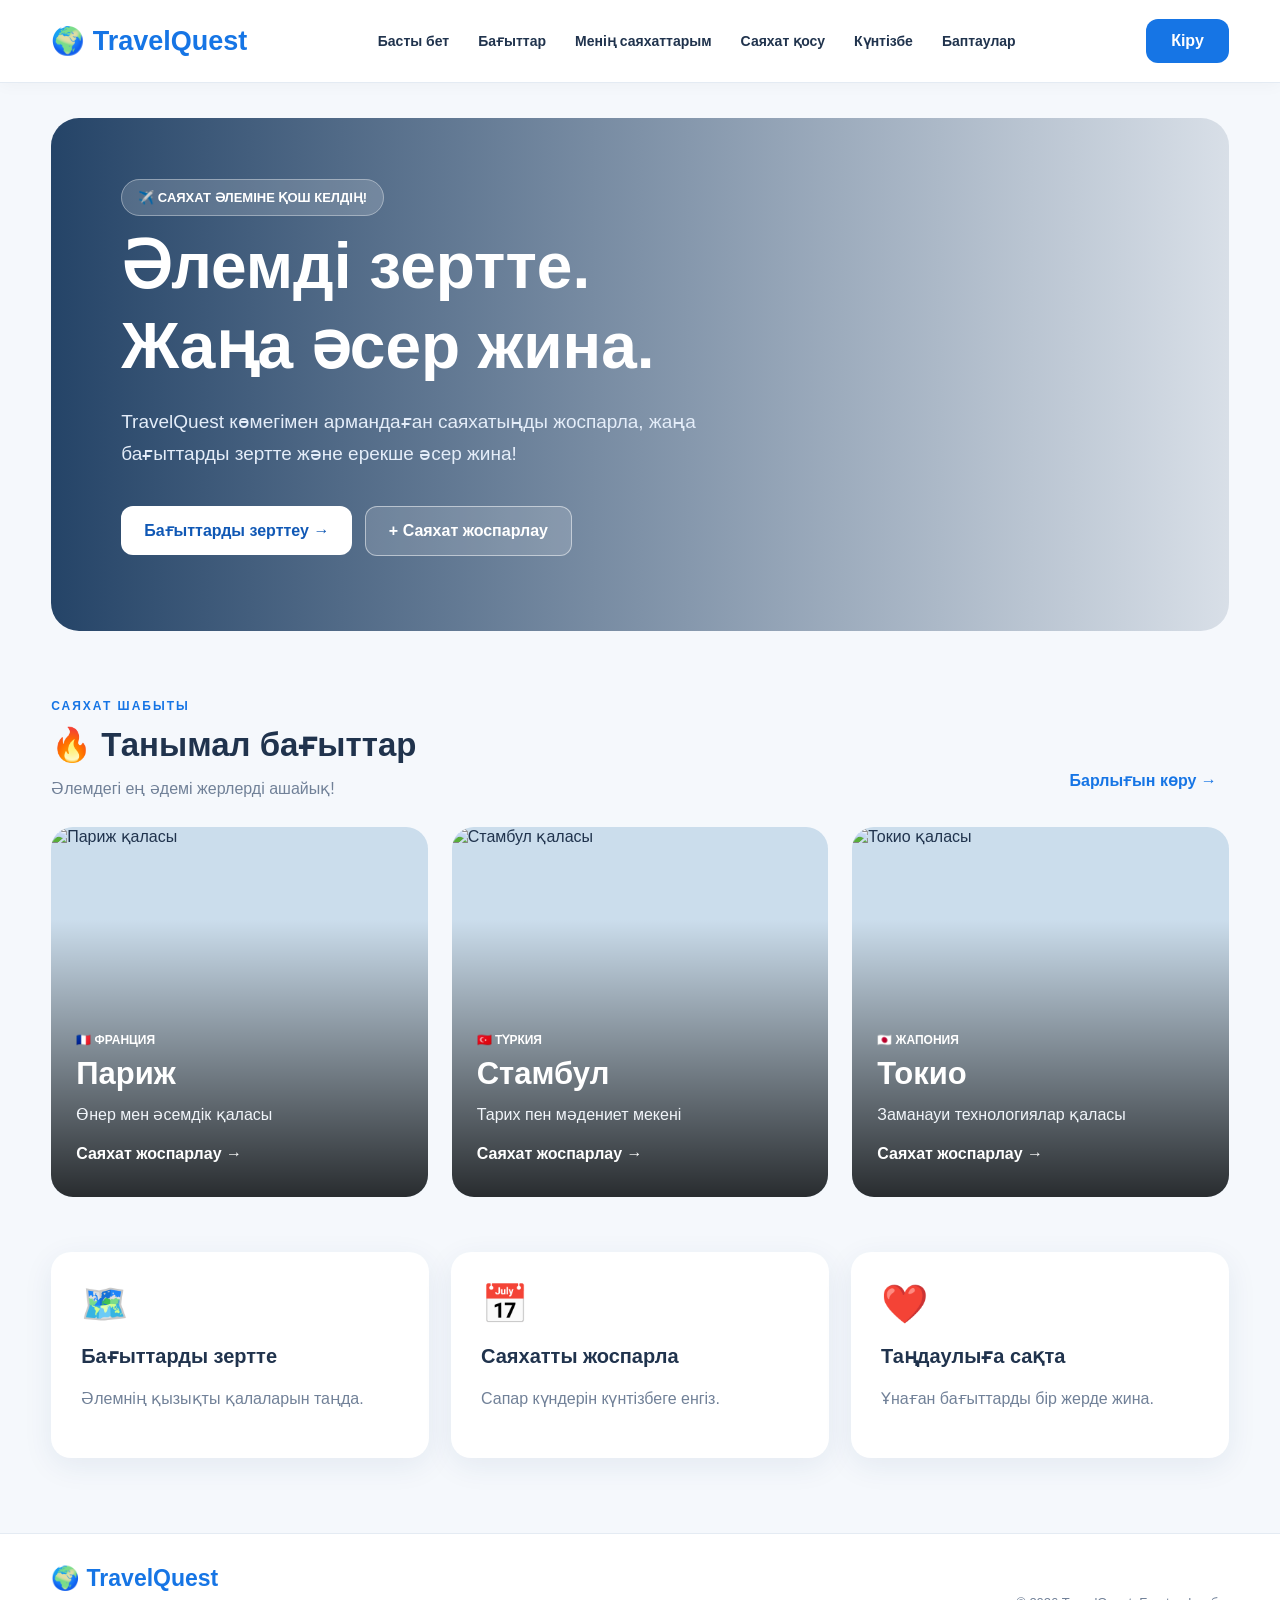
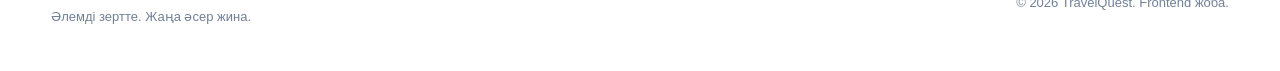
==== commit 0566d0da: "Update index.html" ====
--- a/index.html
+++ b/index.html
@@ -3,25 +3,55 @@
 <head>
     <meta charset="UTF-8">
     <meta name="viewport" content="width=device-width, initial-scale=1.0">
-    <title>TravelQuest — Саяхат әлемі</title>
-    <link rel="stylesheet" href="assets/style.css?v=10">
-    <script src="assets/app.js?v=10" defer></script>
+    <meta name="description" content="TravelQuest — саяхаттарды жоспарлауға арналған веб-қосымша">
+    <title>TravelQuest | Саяхат әлемі</title>
+
+    <link rel="stylesheet" href="./assets/style.css?v=20">
+    <script src="./assets/app.js?v=20" defer></script>
 </head>
 <body>
 
+<!-- ЖОҒАРҒЫ МӘЗІР -->
 <header class="header">
     <div class="container header-inner">
-        <a href="#home" class="logo">🌍 TravelQuest</a>
-
-        <nav class="navigation">
-            <button data-page="home" onclick="openPage('home')">Басты бет</button>
-            <button data-page="explore" onclick="openPage('explore')">Бағыттар</button>
-            <button data-page="trips" onclick="openPage('trips')">Менің саяхаттарым</button>
-            <button data-page="calendar" onclick="openPage('calendar')">Күнтізбе</button>
-            <button data-page="settings" onclick="openPage('settings')">Баптаулар</button>
+        <a href="#home" class="logo" onclick="openPage('home')">
+            🌍 TravelQuest
+        </a>
+
+        <nav class="navigation" aria-label="Негізгі мәзір">
+            <button type="button" data-page="home"
+                    onclick="openPage('home')">
+                Басты бет
+            </button>
+
+            <button type="button" data-page="explore"
+                    onclick="openPage('explore')">
+                Бағыттар
+            </button>
+
+            <button type="button" data-page="trips"
+                    onclick="openPage('trips')">
+                Менің саяхаттарым
+            </button>
+
+            <button type="button" data-page="add"
+                    onclick="openPage('add')">
+                Саяхат қосу
+            </button>
+
+            <button type="button" data-page="calendar"
+                    onclick="openPage('calendar')">
+                Күнтізбе
+            </button>
+
+            <button type="button" data-page="settings"
+                    onclick="openPage('settings')">
+                Баптаулар
+            </button>
         </nav>
 
-        <button class="login-button" onclick="openPage('auth')">
+        <button type="button" class="login-button"
+                onclick="openPage('auth')">
             Кіру
         </button>
     </div>
@@ -29,290 +59,494 @@
 
 <main class="container">
 
-    <!-- БАСТЫ БЕТ -->
+    <!-- 1. БАСТЫ БЕТ -->
     <section id="home" class="screen active">
 
         <div class="hero">
             <div class="hero-content">
-                <span class="tag">✈️ Саяхат әлеміне қош келдің!</span>
-                <h1>Әлемді зертте.<br>Жаңа әсер жина.</h1>
+                <span class="tag">
+                    ✈️ САЯХАТ ӘЛЕМІНЕ ҚОШ КЕЛДІҢ!
+                </span>
+
+                <h1>
+                    Әлемді зертте.<br>
+                    Жаңа әсер жина.
+                </h1>
+
                 <p>
-                    TravelQuest көмегімен армандаған саяхатыңды
-                    жоспарла және әлемнің ең әдемі жерлерін аш!
+                    TravelQuest көмегімен армандаған
+                    саяхатыңды жоспарла, жаңа бағыттарды
+                    зертте және ерекше әсер жина!
                 </p>
-                <button class="btn btn-white" onclick="openPage('explore')">
-                    Бағыттарды зерттеу →
-                </button>
-                <button class="btn btn-glass" onclick="openPage('add')">
-                    + Саяхат жоспарлау
-                </button>
+
+                <div class="hero-buttons">
+                    <button type="button" class="btn btn-white"
+                            onclick="openPage('explore')">
+                        Бағыттарды зерттеу →
+                    </button>
+
+                    <button type="button" class="btn btn-glass"
+                            onclick="openPage('add')">
+                        + Саяхат жоспарлау
+                    </button>
+                </div>
             </div>
         </div>
 
         <div class="section-heading">
             <div>
-                <span class="section-label">САЯХАТ ШАБЫТЫ</span>
+                <span class="section-label">
+                    САЯХАТ ШАБЫТЫ
+                </span>
                 <h2>🔥 Танымал бағыттар</h2>
-                <p>Әлемдегі ерекше орындарды бірге ашайық</p>
-            </div>
-            <button class="text-button" onclick="openPage('explore')">
+                <p>Әлемдегі ең әдемі жерлерді ашайық!</p>
+            </div>
+
+            <button type="button" class="text-button"
+                    onclick="openPage('explore')">
                 Барлығын көру →
             </button>
         </div>
 
         <div class="featured-grid">
+
             <article class="featured-card">
-                <img src="https://images.unsplash.com/photo-1502602898657-3e91760cbb34?w=1000" alt="Париж">
+                <img
+                    src="https://images.unsplash.com/photo-1502602898657-3e91760cbb34?w=1000"
+                    alt="Париж қаласы"
+                    loading="lazy">
+
                 <div class="featured-content">
                     <span>🇫🇷 ФРАНЦИЯ</span>
                     <h3>Париж</h3>
                     <p>Өнер мен әсемдік қаласы</p>
-                    <button onclick="planCity('Париж')">Саяхат жоспарлау →</button>
+
+                    <button type="button"
+                            onclick="planCity('Париж')">
+                        Саяхат жоспарлау →
+                    </button>
                 </div>
             </article>
 
             <article class="featured-card">
-                <img src="https://images.unsplash.com/photo-1541432901042-2d8bd64b4a9b?w=1000" alt="Стамбул">
+                <img
+                    src="https://images.unsplash.com/photo-1541432901042-2d8bd64b4a9b?w=1000"
+                    alt="Стамбул қаласы"
+                    loading="lazy">
+
                 <div class="featured-content">
                     <span>🇹🇷 ТҮРКИЯ</span>
                     <h3>Стамбул</h3>
-                    <p>Тарих пен мәдениет орталығы</p>
-                    <button onclick="planCity('Стамбул')">Саяхат жоспарлау →</button>
+                    <p>Тарих пен мәдениет мекені</p>
+
+                    <button type="button"
+                            onclick="planCity('Стамбул')">
+                        Саяхат жоспарлау →
+                    </button>
                 </div>
             </article>
 
             <article class="featured-card">
-                <img src="https://images.unsplash.com/photo-1540959733332-eab4deabeeaf?w=1000" alt="Токио">
+                <img
+                    src="https://images.unsplash.com/photo-1540959733332-eab4deabeeaf?w=1000"
+                    alt="Токио қаласы"
+                    loading="lazy">
+
                 <div class="featured-content">
                     <span>🇯🇵 ЖАПОНИЯ</span>
                     <h3>Токио</h3>
-                    <p>Болашақ пен дәстүр мекені</p>
-                    <button onclick="planCity('Токио')">Саяхат жоспарлау →</button>
+                    <p>Заманауи технологиялар қаласы</p>
+
+                    <button type="button"
+                            onclick="planCity('Токио')">
+                        Саяхат жоспарлау →
+                    </button>
                 </div>
             </article>
+
         </div>
 
         <div class="benefits">
+
             <div>
                 <span>🗺️</span>
                 <h3>Бағыттарды зертте</h3>
-                <p>Өзіңе ұнайтын ел мен қаланы таңда.</p>
-            </div>
+                <p>Әлемнің қызықты қалаларын таңда.</p>
+            </div>
+
             <div>
                 <span>📅</span>
                 <h3>Саяхатты жоспарла</h3>
                 <p>Сапар күндерін күнтізбеге енгіз.</p>
             </div>
+
             <div>
                 <span>❤️</span>
-                <h3>Таңдаулыларды сақта</h3>
-                <p>Ұнаған бағыттарды жоғалтпа.</p>
-            </div>
-        </div>
-    </section>
-
-    <!-- БАҒЫТТАР -->
+                <h3>Таңдаулыға сақта</h3>
+                <p>Ұнаған бағыттарды бір жерде жина.</p>
+            </div>
+
+        </div>
+    </section>
+
+    <!-- 2. БАҒЫТТАР -->
     <section id="explore" class="screen">
+
         <div class="page-title">
-            <span class="section-label">ӘЛЕМДІ АШ</span>
+            <span class="section-label">
+                ӘЛЕМДІ АШ
+            </span>
+
             <h1>🧭 Саяхат бағыттары</h1>
-            <p>Қай елге барғың келеді? Өзіңе ұнайтын бағытты таңда.</p>
+
+            <p>
+                Қай елге барғың келеді?
+                Өзіңе ұнайтын бағытты таңда!
+            </p>
         </div>
 
         <div class="search-panel">
-            <input type="search" id="search" placeholder="🔎 Қала немесе елді іздеу...">
+            <input
+                type="search"
+                id="search"
+                placeholder="🔎 Қала немесе елді іздеу..."
+                aria-label="Саяхат бағытын іздеу">
+
             <span>🌍 Әлемді бірге зерттейік</span>
         </div>
 
         <div id="destinations" class="destination-grid"></div>
-    </section>
-
-    <!-- МЕНІҢ САЯХАТТАРЫМ -->
+
+    </section>
+
+    <!-- 3. МЕНІҢ САЯХАТТАРЫМ -->
     <section id="trips" class="screen">
+
         <div class="page-title">
-            <span class="section-label">ЖЕКЕ ЖОСПАР</span>
+            <span class="section-label">
+                ЖЕКЕ ЖОСПАР
+            </span>
+
             <h1>🧳 Менің саяхаттарым</h1>
-            <p>Барлық жоспарланған сапарларың бір жерде.</p>
+
+            <p>
+                Барлық жоспарланған сапарларың бір жерде.
+            </p>
         </div>
 
         <div class="stats-grid">
+
             <div class="stat-card">
                 <span>✈️ Жоспарланған саяхаттар</span>
                 <strong id="tripCount">0</strong>
             </div>
+
             <div class="stat-card">
                 <span>❤️ Таңдаулы бағыттар</span>
                 <strong id="favCount">0</strong>
             </div>
+
         </div>
 
         <div class="list-heading">
             <h2>Менің жоспарларым</h2>
-            <button class="btn btn-primary" onclick="openPage('add')">
+
+            <button type="button" class="btn btn-primary"
+                    onclick="openPage('add')">
                 + Жаңа саяхат
             </button>
         </div>
 
         <div id="tripList" class="trip-grid"></div>
-    </section>
-
-    <!-- САЯХАТ ҚОСУ -->
+
+    </section>
+
+    <!-- 4. САЯХАТ ҚОСУ -->
     <section id="add" class="screen">
+
         <div class="page-title">
-            <span class="section-label">ЖАҢА САЯХАТ</span>
+            <span class="section-label">
+                ЖАҢА САЯХАТ
+            </span>
+
             <h1>✈️ Саяхат жоспарлау</h1>
-            <p>Келесі саяхатыңды дәл қазір жоспарла.</p>
+
+            <p>
+                Келесі саяхатыңды дәл қазір жоспарла!
+            </p>
         </div>
 
         <div class="form-layout">
+
             <div class="form-card">
                 <h2>Саяхат мәліметтері</h2>
 
                 <form id="tripForm">
-                    <label for="tripCity">Саяхат бағыты</label>
+
+                    <label for="tripCity">
+                        Саяхат бағыты
+                    </label>
+
                     <select id="tripCity" required>
                         <option value="">Қаланы таңда</option>
-                        <option>Париж</option>
-                        <option>Стамбул</option>
-                        <option>Токио</option>
-                        <option>Дубай</option>
-                        <option>Рим</option>
-                        <option>Сеул</option>
-                        <option>Бали</option>
-                        <option>Алматы</option>
+                        <option value="Париж">Париж</option>
+                        <option value="Стамбул">Стамбул</option>
+                        <option value="Токио">Токио</option>
+                        <option value="Дубай">Дубай</option>
+                        <option value="Рим">Рим</option>
+                        <option value="Сеул">Сеул</option>
+                        <option value="Бали">Бали</option>
+                        <option value="Алматы">Алматы</option>
                     </select>
 
-                    <label for="tripDate">Саяхат күні</label>
-                    <input type="date" id="tripDate" required>
-
-                    <label for="tripNote">Саяхат жоспары</label>
-                    <textarea id="tripNote" rows="5" placeholder="Қандай жерлерге барғың келеді?"></textarea>
-
-                    <button type="submit" class="btn btn-primary full">
+                    <label for="tripDate">
+                        Саяхат күні
+                    </label>
+
+                    <input type="date"
+                           id="tripDate"
+                           required>
+
+                    <label for="tripNote">
+                        Саяхат жоспары
+                    </label>
+
+                    <textarea
+                        id="tripNote"
+                        rows="5"
+                        placeholder="Қандай жерлерге барғың келеді?"></textarea>
+
+                    <button type="submit"
+                            class="btn btn-primary full">
                         💾 Саяхатты сақтау
                     </button>
+
                 </form>
 
-                <p id="tripMessage" class="message" aria-live="polite"></p>
+                <p id="tripMessage"
+                   class="message"
+                   aria-live="polite"></p>
             </div>
 
             <div class="side-info">
                 <div class="info-emoji">🌴</div>
+
                 <h2>Жаңа саяхат — жаңа әсер!</h2>
+
                 <p>
-                    Бағытыңды таңда, сапар күнін белгіле және
-                    жоспарларыңды сақта.
+                    Бағытыңды таңда, сапар күнін белгіле
+                    және жеке саяхат жоспарыңды сақта.
                 </p>
-                <div class="info-line">✓ Саяхат күнтізбесі</div>
-                <div class="info-line">✓ Жеке жоспарлар</div>
-                <div class="info-line">✓ Ыңғайлы интерфейс</div>
-            </div>
-        </div>
-    </section>
-
-    <!-- КҮНТІЗБЕ -->
+
+                <div class="info-line">
+                    ✓ Саяхат күнтізбесі
+                </div>
+
+                <div class="info-line">
+                    ✓ Жеке жоспарлар
+                </div>
+
+                <div class="info-line">
+                    ✓ Ыңғайлы интерфейс
+                </div>
+            </div>
+
+        </div>
+    </section>
+
+    <!-- 5. КҮНТІЗБЕ -->
     <section id="calendar" class="screen">
+
         <div class="page-title">
-            <span class="section-label">САЯХАТ КҮНТІЗБЕСІ</span>
+            <span class="section-label">
+                САЯХАТ КҮНТІЗБЕСІ
+            </span>
+
             <h1>📅 Менің күнтізбем</h1>
-            <p>Алдағы саяхат күндерін бақыла.</p>
+
+            <p>
+                Алдағы саяхат күндерін бақыла.
+            </p>
         </div>
 
         <div class="calendar-layout">
+
             <div class="form-card">
-                <label for="calendarMonth">Айды таңда</label>
+                <h2>Күнтізбе</h2>
+
+                <label for="calendarMonth">
+                    Айды таңда
+                </label>
+
                 <input type="month" id="calendarMonth">
-                <div id="calendarGrid" class="calendar-grid"></div>
+
+                <div id="calendarGrid"
+                     class="calendar-grid"></div>
             </div>
 
             <div class="form-card">
                 <h2>📌 Осы айдағы сапарлар</h2>
+
                 <div id="calendarTrips"></div>
             </div>
-        </div>
-    </section>
-
-    <!-- БАПТАУЛАР -->
+
+        </div>
+    </section>
+
+    <!-- 6. БАПТАУЛАР -->
     <section id="settings" class="screen">
+
         <div class="page-title">
-            <span class="section-label">ЖЕКЕ КАБИНЕТ</span>
+            <span class="section-label">
+                ЖЕКЕ КАБИНЕТ
+            </span>
+
             <h1>⚙️ Баптаулар</h1>
-            <p>Профиліңді өзіңе ыңғайлы етіп ретте.</p>
+
+            <p>
+                Профиліңді өзіңе ыңғайлы етіп ретте.
+            </p>
         </div>
 
         <div class="settings-layout">
+
             <div class="profile-card">
                 <div class="profile-icon">🌍</div>
+
                 <h2 id="profileName">Саяхатшы</h2>
+
                 <p>TravelQuest Explorer</p>
             </div>
 
             <div class="form-card">
                 <h2>Профиль параметрлері</h2>
 
-                <label for="userName">Есімің</label>
-                <input id="userName" placeholder="Есіміңді жаз">
-
-                <button class="btn btn-primary full" onclick="saveProfile()">
+                <label for="userName">
+                    Есімің
+                </label>
+
+                <input
+                    id="userName"
+                    type="text"
+                    placeholder="Есіміңді жаз">
+
+                <button type="button"
+                        class="btn btn-primary full"
+                        onclick="saveProfile()">
                     Профильді сақтау
                 </button>
 
-                <button class="btn btn-outline full" onclick="toggleTheme()">
+                <button type="button"
+                        class="btn btn-outline full"
+                        onclick="toggleTheme()">
                     🌙 Түнгі / күндізгі режим
                 </button>
 
-                <button class="btn btn-outline full" onclick="openPage('auth')">
+                <button type="button"
+                        class="btn btn-outline full"
+                        onclick="openPage('auth')">
                     🔐 Кіру / тіркелу
                 </button>
             </div>
-        </div>
-    </section>
-
-    <!-- КІРУ -->
+
+        </div>
+    </section>
+
+    <!-- 7. КІРУ ЖӘНЕ ТІРКЕЛУ -->
     <section id="auth" class="screen">
+
         <div class="auth-wrapper">
             <div class="auth-card">
+
                 <div class="auth-icon">🌍</div>
+
                 <h1>TravelQuest</h1>
+
                 <p>Саяхат әлеміне қош келдің!</p>
 
                 <div class="auth-tabs">
-                    <button id="loginTab" class="selected" onclick="setAuthMode('login')">Кіру</button>
-                    <button id="registerTab" onclick="setAuthMode('register')">Тіркелу</button>
+                    <button type="button"
+                            id="loginTab"
+                            class="selected"
+                            onclick="setAuthMode('login')">
+                        Кіру
+                    </button>
+
+                    <button type="button"
+                            id="registerTab"
+                            onclick="setAuthMode('register')">
+                        Тіркелу
+                    </button>
                 </div>
 
                 <form id="authForm">
+
                     <div id="nameField" class="hidden">
-                        <label for="authName">Есімің</label>
-                        <input id="authName" placeholder="Есімің">
+                        <label for="authName">
+                            Есімің
+                        </label>
+
+                        <input
+                            type="text"
+                            id="authName"
+                            placeholder="Есіміңді енгіз">
                     </div>
 
-                    <label for="authEmail">Email</label>
-                    <input type="email" id="authEmail" required placeholder="example@gmail.com">
-
-                    <label for="authPassword">Құпиясөз</label>
-                    <input type="password" id="authPassword" minlength="6" required placeholder="Кемінде 6 таңба">
-
-                    <button type="submit" id="authSubmit" class="btn btn-primary full">
+                    <label for="authEmail">
+                        Электрондық пошта
+                    </label>
+
+                    <input
+                        type="email"
+                        id="authEmail"
+                        placeholder="example@gmail.com"
+                        required>
+
+                    <label for="authPassword">
+                        Құпиясөз
+                    </label>
+
+                    <input
+                        type="password"
+                        id="authPassword"
+                        minlength="6"
+                        placeholder="Кемінде 6 таңба"
+                        required>
+
+                    <button type="submit"
+                            id="authSubmit"
+                            class="btn btn-primary full">
                         Кіру
                     </button>
+
                 </form>
 
-                <p id="authMessage" class="message" aria-live="polite"></p>
-                <small>Бұл — frontend демонстрациялық нұсқасы.</small>
+                <p id="authMessage"
+                   class="message"
+                   aria-live="polite"></p>
+
+                <small>
+                    Бұл — frontend демонстрациялық нұсқасы.
+                    Нақты аккаунт жасалмайды.
+                </small>
+
             </div>
         </div>
     </section>
 
 </main>
 
+<!-- ТӨМЕНГІ БӨЛІМ -->
 <footer class="footer">
     <div class="container footer-inner">
+
         <div>
             <h3>🌍 TravelQuest</h3>
             <p>Әлемді зертте. Жаңа әсер жина.</p>
         </div>
+
         <p>© 2026 TravelQuest. Frontend жоба.</p>
+
     </div>
 </footer>
 
--- a/assets/style.css
+++ b/assets/style.css
@@ -1,121 +1,132 @@
 :root {
-    --blue: #1678dc;
-    --aqua: #23c5c5;
-    --bg: #f2f7fc;
-    --card: #ffffff;
-    --text: #193653;
-    --muted: #71869a;
-    --border: #e2edf5;
+    --primary: #1675e5;
+    --primary-dark: #1058b5;
+    --accent: #19c5bd;
+    --background: #f5f8fc;
+    --surface: #ffffff;
+    --text: #20334d;
+    --muted: #718198;
+    --border: #e4ebf3;
+    --shadow: 0 8px 30px rgba(30, 69, 115, .08);
 }
 
 * {
     box-sizing: border-box;
 }
 
+html {
+    scroll-behavior: smooth;
+}
+
 body {
     margin: 0;
-    font-family: 'Segoe UI', Arial, sans-serif;
-    background: var(--bg);
+    font-family: "Segoe UI", Arial, sans-serif;
+    background: var(--background);
     color: var(--text);
-    min-height: 100vh;
-}
-
-button, input, select, textarea {
+    min-width: 320px;
+}
+
+button, input, textarea, select {
     font: inherit;
 }
 
 button {
     cursor: pointer;
-    transition: 0.2s;
-}
-
-button:hover {
-    filter: brightness(0.95);
-    transform: translateY(-2px);
-}
-
-.phone {
-    width: 100%;
-    max-width: 100%;
-    min-height: 100vh;
-    margin: 0;
-    background: var(--bg);
-    box-shadow: none;
-    border-radius: 0;
-}
-
-/* Жоғарғы мәзір */
-
-.topbar {
+}
+
+.container {
+    width: min(92%, 1320px);
+    margin: 0 auto;
+}
+
+.header {
+    background: var(--surface);
+    border-bottom: 1px solid var(--border);
     position: sticky;
     top: 0;
-    z-index: 10;
-    height: 80px;
-    background: var(--card);
+    z-index: 20;
+    box-shadow: 0 3px 15px rgba(0,0,0,.03);
+}
+
+.header-inner {
+    min-height: 82px;
     display: flex;
     align-items: center;
     justify-content: space-between;
-    padding: 0 8%;
-    border-bottom: 1px solid var(--border);
-    box-shadow: 0 2px 12px #1678dc12;
-}
-
-.brand {
+    gap: 25px;
+}
+
+.logo {
+    color: var(--primary);
+    font-size: 27px;
     font-weight: 800;
-    font-size: 27px;
-    color: var(--blue);
-}
-
-.avatar {
-    background: #e7f5ff;
+    text-decoration: none;
+    white-space: nowrap;
+}
+
+.navigation {
+    display: flex;
+    align-items: center;
+    gap: 5px;
+    flex-wrap: wrap;
+}
+
+.navigation button {
+    border: 0;
+    background: transparent;
+    color: var(--text);
     padding: 12px;
-    border-radius: 50%;
-    font-size: 22px;
-}
-
-/* Негізгі бөлім */
-
-main {
-    width: 100%;
-    max-width: 1200px;
-    margin: 0 auto;
-    padding: 40px 30px 120px;
+    border-radius: 10px;
+    font-size: 14px;
+    font-weight: 600;
+}
+
+.navigation button:hover,
+.navigation button.active {
+    color: var(--primary);
+    background: rgba(22,117,229,.08);
+}
+
+.login-button {
+    border: none;
+    background: var(--primary);
+    color: white;
+    border-radius: 12px;
+    padding: 13px 25px;
+    font-weight: 700;
+    white-space: nowrap;
+}
+
+main.container {
+    min-height: 70vh;
+    padding-top: 35px;
+    padding-bottom: 75px;
 }
 
 .screen {
     display: none;
-    animation: appear 0.3s ease;
+    animation: fadeIn .3s ease;
 }
 
 .screen.active {
     display: block;
 }
 
-@keyframes appear {
-    from {
-        opacity: 0;
-        transform: translateY(10px);
-    }
-    to {
-        opacity: 1;
-        transform: translateY(0);
-    }
+@keyframes fadeIn {
+    from { opacity: 0; transform: translateY(8px); }
+    to { opacity: 1; transform: translateY(0); }
+}
+
+h1, h2, h3 {
+    line-height: 1.25;
 }
 
 h1 {
-    font-size: 36px;
-    line-height: 1.3;
-    margin: 12px 0;
+    font-size: clamp(32px, 4vw, 52px);
 }
 
 h2 {
-    font-size: 25px;
-    margin: 30px 0 18px;
-}
-
-h3 {
-    font-size: 19px;
-    margin: 0;
+    font-size: 27px;
 }
 
 p {
@@ -123,318 +134,527 @@
     line-height: 1.7;
 }
 
-/* Басты бет */
+.btn {
+    border: none;
+    border-radius: 12px;
+    padding: 15px 23px;
+    font-weight: 700;
+    transition: .2s;
+    display: inline-block;
+}
+
+.btn:hover,
+.login-button:hover {
+    transform: translateY(-2px);
+    filter: brightness(.96);
+}
+
+.btn-primary {
+    background: var(--primary);
+    color: white;
+}
+
+.btn-white {
+    background: white;
+    color: var(--primary-dark);
+}
+
+.btn-glass {
+    color: white;
+    background: rgba(255,255,255,.15);
+    border: 1px solid rgba(255,255,255,.5);
+}
+
+.btn-outline {
+    background: transparent;
+    color: var(--primary);
+    border: 1px solid var(--primary);
+}
+
+.full {
+    width: 100%;
+    margin-top: 15px;
+}
 
 .hero {
+    min-height: 510px;
     border-radius: 28px;
-    padding: 95px 60px;
-    color: white;
-    text-align: center;
-    background: linear-gradient(135deg, #1669ce, #19bfc3);
-    box-shadow: 0 15px 35px #1678dc30;
-    margin-bottom: 45px;
+    background:
+        linear-gradient(90deg,rgba(8,43,83,.88),rgba(8,43,83,.12)),
+        url("https://images.unsplash.com/photo-1469474968028-56623f02e42e?w=1600")
+        center/cover;
+    display: flex;
+    align-items: center;
+    padding: 70px;
+    overflow: hidden;
+}
+
+.hero-content {
+    max-width: 670px;
 }
 
 .hero h1 {
-    font-size: 52px;
-    color: white;
+    color: white;
+    font-size: clamp(40px, 5vw, 67px);
+    margin: 20px 0;
 }
 
 .hero p {
-    color: #e5faff;
-    font-size: 20px;
-}
-
-.eyebrow {
+    color: #e4edf9;
+    font-size: 19px;
+    margin-bottom: 30px;
+}
+
+.hero .btn {
+    margin: 5px 8px 5px 0;
+}
+
+.tag {
+    background: rgba(255,255,255,.17);
+    border: 1px solid rgba(255,255,255,.35);
+    color: white;
+    padding: 10px 16px;
+    border-radius: 30px;
     font-size: 13px;
+    font-weight: 700;
+}
+
+.section-heading {
+    display: flex;
+    align-items: end;
+    justify-content: space-between;
+    gap: 20px;
+    margin: 65px 0 25px;
+}
+
+.section-heading h2 {
+    margin: 10px 0;
+    font-size: 33px;
+}
+
+.section-heading p {
+    margin: 0;
+}
+
+.section-label {
+    color: var(--primary);
+    font-size: 12px;
     font-weight: 800;
     letter-spacing: 2px;
 }
 
-/* Батырмалар */
-
-button, .wide {
-    background: var(--blue);
-    color: white;
-    border: none;
-    border-radius: 13px;
-    padding: 14px 22px;
+.text-button {
+    border: 0;
+    background: transparent;
+    color: var(--primary);
     font-weight: 700;
-}
-
-.hero button {
-    background: white;
-    color: #1469b6;
-    margin-top: 20px;
-}
-
-.wide {
-    width: 100%;
-    margin-top: 16px;
-}
-
-.outline {
-    background: transparent;
-    color: var(--blue);
-    border: 1px solid var(--blue);
-}
-
-/* Саяхат суреттері */
-
-.photo-card {
-    background: var(--card);
+    padding: 12px;
+}
+
+.featured-grid {
+    display: grid;
+    grid-template-columns: repeat(3, minmax(0,1fr));
+    gap: 24px;
+}
+
+.featured-card {
+    position: relative;
+    height: 370px;
     border-radius: 22px;
     overflow: hidden;
-    margin-bottom: 25px;
-    box-shadow: 0 8px 25px #5580a520;
-    transition: 0.3s;
-}
-
-.photo-card:hover {
-    transform: translateY(-5px);
-}
-
-.photo-card img {
+    background: #cbddec;
+}
+
+.featured-card img {
     width: 100%;
-    height: 350px;
+    height: 100%;
+    object-fit: cover;
+    transition: .4s;
+}
+
+.featured-card:hover img {
+    transform: scale(1.06);
+}
+
+.featured-card::after {
+    content: "";
+    position: absolute;
+    inset: 0;
+    background: linear-gradient(transparent 25%,rgba(0,0,0,.8));
+    pointer-events: none;
+}
+
+.featured-content {
+    position: absolute;
+    bottom: 22px;
+    left: 25px;
+    right: 20px;
+    z-index: 1;
+    color: white;
+}
+
+.featured-content span {
+    font-size: 12px;
+    font-weight: 800;
+}
+
+.featured-content h3 {
+    font-size: 31px;
+    margin: 7px 0;
+}
+
+.featured-content p {
+    color: #f1f5fa;
+    margin: 5px 0;
+}
+
+.featured-content button {
+    background: transparent;
+    color: white;
+    border: 0;
+    padding: 12px 0;
+    font-weight: 700;
+}
+
+.benefits {
+    display: grid;
+    grid-template-columns: repeat(3, minmax(0,1fr));
+    gap: 22px;
+    margin-top: 55px;
+}
+
+.benefits > div {
+    background: var(--surface);
+    border-radius: 20px;
+    padding: 30px;
+    box-shadow: var(--shadow);
+}
+
+.benefits span {
+    font-size: 38px;
+}
+
+.benefits h3 {
+    font-size: 20px;
+    margin: 18px 0 8px;
+}
+
+.page-title {
+    text-align: center;
+    padding: 35px 10px 45px;
+}
+
+.page-title h1 {
+    margin: 12px 0;
+}
+
+.page-title p {
+    font-size: 17px;
+}
+
+.search-panel {
+    background: var(--surface);
+    border-radius: 18px;
+    padding: 20px;
+    display: flex;
+    align-items: center;
+    gap: 20px;
+    box-shadow: var(--shadow);
+}
+
+.search-panel input {
+    flex: 1;
+}
+
+.search-panel span {
+    color: var(--muted);
+    white-space: nowrap;
+}
+
+input, select, textarea {
+    width: 100%;
+    border: 1px solid var(--border);
+    border-radius: 12px;
+    background: var(--surface);
+    color: var(--text);
+    padding: 15px 17px;
+    outline: none;
+}
+
+input:focus, select:focus, textarea:focus {
+    border-color: var(--primary);
+    box-shadow: 0 0 0 3px rgba(22,117,229,.1);
+}
+
+label {
+    display: block;
+    font-weight: 700;
+    margin: 18px 0 9px;
+}
+
+.destination-grid {
+    display: grid;
+    grid-template-columns: repeat(4,minmax(0,1fr));
+    gap: 23px;
+    margin-top: 28px;
+}
+
+.destination-card {
+    background: var(--surface);
+    border-radius: 20px;
+    overflow: hidden;
+    box-shadow: var(--shadow);
+}
+
+.destination-card img {
+    width: 100%;
+    height: 200px;
     object-fit: cover;
     display: block;
 }
 
-.photo-info {
-    padding: 25px;
-}
-
-.photo-info strong {
-    display: block;
+.destination-body {
+    padding: 20px;
+}
+
+.destination-body h3 {
     font-size: 22px;
-}
-
-.photo-info span {
+    margin: 0 0 6px;
+}
+
+.destination-body p {
+    margin: 0 0 17px;
+}
+
+.destination-actions {
+    display: flex;
+    gap: 8px;
+    flex-wrap: wrap;
+}
+
+.destination-actions button {
+    border: none;
+    background: var(--primary);
+    color: white;
+    padding: 10px 12px;
+    border-radius: 9px;
+    font-size: 12px;
+    font-weight: 700;
+}
+
+.destination-actions .favorite {
+    background: #fff0f3;
+    color: #e64a70;
+}
+
+.stats-grid {
+    display: grid;
+    grid-template-columns: repeat(2,minmax(0,1fr));
+    gap: 24px;
+    margin-bottom: 35px;
+}
+
+.stat-card {
+    background: var(--surface);
+    padding: 30px;
+    border-radius: 20px;
+    box-shadow: var(--shadow);
+}
+
+.stat-card span {
     display: block;
     color: var(--muted);
-    font-size: 15px;
-    margin-top: 8px;
-}
-
-/* Беттердің тақырыптары */
-
-.page-heading {
+}
+
+.stat-card strong {
+    display: block;
+    font-size: 44px;
+    color: var(--primary);
+    margin-top: 12px;
+}
+
+.list-heading {
+    display: flex;
+    align-items: center;
+    justify-content: space-between;
+    gap: 15px;
+    margin-bottom: 20px;
+}
+
+.trip-grid {
+    display: grid;
+    grid-template-columns: repeat(3,minmax(0,1fr));
+    gap: 20px;
+}
+
+.trip-card {
+    background: var(--surface);
+    border-radius: 18px;
+    padding: 25px;
+    box-shadow: var(--shadow);
+    border-top: 4px solid var(--accent);
+}
+
+.trip-card h3 {
+    font-size: 22px;
+}
+
+.trip-card button {
+    border: none;
+    border-radius: 9px;
+    background: #ef5b74;
+    color: white;
+    padding: 10px 15px;
+}
+
+.empty-state {
+    background: var(--surface);
+    border-radius: 18px;
+    padding: 40px;
     text-align: center;
-    margin: 25px 0 40px;
-}
-
-.page-heading > span {
-    font-size: 55px;
-}
-
-.page-heading p {
-    margin-top: 5px;
-}
-
-/* Карточкалар */
-
-.panel,
-.profile-card,
-.trip-item,
-.destination-card {
-    background: var(--card);
+    grid-column: 1/-1;
+}
+
+.form-layout {
+    display: grid;
+    grid-template-columns: 1.3fr .7fr;
+    gap: 30px;
+    align-items: start;
+}
+
+.form-card, .side-info, .profile-card {
+    background: var(--surface);
+    padding: 35px;
     border-radius: 22px;
-    padding: 28px;
-    box-shadow: 0 6px 25px #628ba720;
-    margin-bottom: 20px;
-}
-
-.panel {
-    max-width: 850px;
-    margin: 25px auto;
-}
-
-/* Формалар */
-
-label {
-    display: block;
-    font-weight: 650;
-    margin: 15px 0 8px;
-}
-
-input, select, textarea {
-    width: 100%;
-    background: var(--card);
-    color: var(--text);
-    border: 1px solid var(--border);
-    border-radius: 12px;
-    padding: 15px;
-    outline: none;
-}
-
-input:focus,
-select:focus,
-textarea:focus {
-    border-color: var(--blue);
-    box-shadow: 0 0 0 3px #1678dc20;
-}
-
-/* Статистика */
-
-.stats {
+    box-shadow: var(--shadow);
+}
+
+.form-card h2 {
+    margin-top: 0;
+}
+
+.side-info {
+    background: linear-gradient(145deg,#1768cf,#20bdbb);
+    color: white;
+}
+
+.side-info p {
+    color: #e9faff;
+}
+
+.info-emoji {
+    font-size: 75px;
+}
+
+.info-line {
+    padding: 14px 0;
+    border-bottom: 1px solid rgba(255,255,255,.25);
+}
+
+.calendar-layout {
     display: grid;
-    grid-template-columns: repeat(2, 1fr);
-    gap: 20px;
-    max-width: 750px;
-    margin: 25px auto;
-}
-
-.stats > div {
-    background: var(--card);
-    border-radius: 20px;
-    padding: 30px;
-    text-align: center;
-}
-
-.stats strong {
-    display: block;
-    font-size: 38px;
-    color: var(--blue);
-}
-
-.stats small {
-    color: var(--muted);
-}
-
-/* Менің саяхаттарым */
-
-.trip-item {
-    border-left: 5px solid var(--aqua);
-}
-
-.trip-item p {
-    margin: 8px 0;
-}
-
-.small-btn {
-    padding: 10px 16px;
-    font-size: 13px;
-}
-
-.danger {
-    background: #ef6275;
-}
-
-/* Бағыттар */
-
-.destinations {
-    display: grid;
-    grid-template-columns: repeat(4, 1fr);
-    gap: 20px;
-    margin-top: 25px;
-}
-
-.destination-card {
-    display: flex;
-    flex-direction: column;
-    gap: 15px;
-    align-items: center;
-    text-align: center;
-    transition: 0.3s;
-}
-
-.destination-card:hover {
-    transform: translateY(-5px);
-}
-
-.destination-emoji {
-    font-size: 50px;
-    background: #eaf6ff;
-    padding: 22px;
-    border-radius: 20px;
-}
-
-.destination-detail {
-    flex: 1;
-}
-
-.destination-detail p {
-    font-size: 14px;
-    margin: 8px 0 15px;
-}
-
-.destination-detail button {
-    font-size: 13px;
-    padding: 10px 15px;
-}
-
-/* Күнтізбе */
+    grid-template-columns: 1.2fr .8fr;
+    gap: 25px;
+    align-items: start;
+}
 
 .calendar-grid {
     display: grid;
-    grid-template-columns: repeat(7, minmax(0, 1fr));
+    grid-template-columns: repeat(7,minmax(0,1fr));
+    gap: 7px;
+    margin-top: 25px;
+}
+
+.calendar-grid > div {
+    text-align: center;
+    padding: 16px 3px;
+    border-radius: 10px;
+    background: var(--background);
+    font-size: 14px;
+}
+
+.calendar-grid .weekday {
+    font-weight: 800;
+    color: var(--muted);
+    background: transparent;
+}
+
+.calendar-grid .has-trip {
+    background: var(--accent);
+    color: #073d46;
+    font-weight: 800;
+}
+
+.calendar-trip {
+    padding: 15px;
+    border-radius: 12px;
+    background: var(--background);
+    margin-bottom: 10px;
+}
+
+.settings-layout {
+    display: grid;
+    grid-template-columns: .8fr 1.2fr;
+    gap: 25px;
+    max-width: 1050px;
+    margin: auto;
+}
+
+.profile-card {
+    text-align: center;
+}
+
+.profile-icon {
+    font-size: 75px;
+}
+
+.auth-wrapper {
+    display: flex;
+    justify-content: center;
+    padding: 45px 0;
+}
+
+.auth-card {
+    width: 100%;
+    max-width: 480px;
+    background: var(--surface);
+    border-radius: 25px;
+    padding: 40px;
+    box-shadow: var(--shadow);
+    text-align: center;
+}
+
+.auth-icon {
+    font-size: 60px;
+}
+
+.auth-card h1 {
+    color: var(--primary);
+    font-size: 32px;
+}
+
+.auth-card form {
+    text-align: left;
+}
+
+.auth-tabs {
+    display: flex;
     gap: 10px;
     margin-top: 25px;
 }
 
-.calendar-grid > div {
-    text-align: center;
-    padding: 18px 0;
+.auth-tabs button {
+    flex: 1;
+    border: 0;
     border-radius: 10px;
-    font-size: 15px;
-    background: var(--bg);
-}
-
-.calendar-grid .weekday {
-    color: var(--muted);
+    background: var(--background);
+    color: var(--text);
+    padding: 13px;
     font-weight: 700;
-    background: transparent;
-}
-
-.calendar-grid .has-trip {
-    background: var(--aqua);
-    color: #073d46;
-    font-weight: 800;
-}
-
-/* Профиль */
-
-.profile-card {
-    max-width: 650px;
-    margin: 25px auto;
-    text-align: center;
-}
-
-.profile-icon {
-    font-size: 70px;
-}
-
-.profile-card h2 {
-    margin: 12px 0 0;
-}
-
-/* Кіру және тіркелу */
-
-.auth-logo {
-    font-size: 75px;
-    text-align: center;
-    margin-top: 40px;
-}
-
-.center {
-    text-align: center;
-}
-
-.tabs {
-    display: flex;
-    gap: 12px;
-    margin-bottom: 25px;
-}
-
-.tabs button {
-    flex: 1;
-    background: #eaf4fc;
-    color: var(--blue);
-}
-
-.tabs button.selected {
-    background: var(--blue);
+}
+
+.auth-tabs button.selected {
+    background: var(--primary);
     color: white;
 }
 
@@ -444,196 +664,153 @@
 
 .message {
     font-size: 14px;
-}
-
-.hint {
-    font-size: 12px;
-    text-align: center;
-}
-
-/* Төменгі мәзір */
-
-.bottom-nav {
-    position: sticky;
-    bottom: 0;
-    display: grid;
-    grid-template-columns: repeat(6, minmax(0, 1fr));
-    background: var(--card);
+    color: var(--primary);
+}
+
+.footer {
+    background: var(--surface);
     border-top: 1px solid var(--border);
-    padding: 15px 8%;
-    z-index: 10;
-    box-shadow: 0 -3px 15px #1678dc12;
-}
-
-.bottom-nav button {
-    background: transparent;
-    color: var(--muted);
-    padding: 8px 5px;
+    padding: 30px 0;
+}
+
+.footer-inner {
+    display: flex;
+    justify-content: space-between;
+    align-items: center;
+    gap: 20px;
+}
+
+.footer h3 {
+    color: var(--primary);
+    font-size: 23px;
+    margin: 0;
+}
+
+.footer p {
     font-size: 13px;
-    border-radius: 10px;
-}
-
-.bottom-nav button span {
-    display: block;
-    font-size: 25px;
-    margin-bottom: 5px;
-}
-
-.bottom-nav button.current {
-    color: var(--blue);
-    background: #e6f3ff;
-}
-
-/* Қараңғы режим */
+}
 
 body.dark {
-    --bg: #122338;
-    --card: #1d344d;
-    --text: #eaf5ff;
-    --muted: #b0c2d5;
-    --border: #36516b;
-}
-
-body.dark .avatar,
-body.dark .destination-emoji {
-    background: #2c4a65;
-}
-
-body.dark .tabs button {
-    background: #2c4a65;
-    color: white;
-}
-
-body.dark .tabs button.selected {
-    background: var(--blue);
-}
-
-body.dark .bottom-nav button.current {
-    background: #29496c;
-}
-
-/* Планшет */
-
-@media (max-width: 900px) {
-    main {
-        padding: 30px 20px 110px;
-    }
-
-    .destinations {
-        grid-template-columns: repeat(2, 1fr);
+    --background: #102036;
+    --surface: #1c314b;
+    --text: #edf5ff;
+    --muted: #b3c4d6;
+    --border: #36506b;
+}
+
+body.dark .destination-actions .favorite {
+    background: #523449;
+    color: #ffc0d0;
+}
+
+@media (max-width: 1100px) {
+    .header-inner {
+        flex-wrap: wrap;
+        padding: 15px 0;
+    }
+
+    .navigation {
+        order: 3;
+        width: 100%;
+        justify-content: center;
+    }
+
+    .destination-grid {
+        grid-template-columns: repeat(3,minmax(0,1fr));
+    }
+}
+
+@media (max-width: 850px) {
+    .featured-grid, .benefits, .trip-grid {
+        grid-template-columns: repeat(2,minmax(0,1fr));
+    }
+
+    .destination-grid {
+        grid-template-columns: repeat(2,minmax(0,1fr));
+    }
+
+    .form-layout, .calendar-layout, .settings-layout {
+        grid-template-columns: 1fr;
     }
 
     .hero {
-        padding: 65px 35px;
+        padding: 45px;
+        min-height: 420px;
+    }
+}
+
+@media (max-width: 600px) {
+    .container {
+        width: 94%;
+    }
+
+    .header-inner {
+        gap: 12px;
+    }
+
+    .logo {
+        font-size: 22px;
+    }
+
+    .navigation {
+        justify-content: flex-start;
+        flex-wrap: nowrap;
+        overflow-x: auto;
+        padding-bottom: 5px;
+    }
+
+    .navigation button {
+        white-space: nowrap;
+        font-size: 12px;
+        padding: 9px;
+    }
+
+    .login-button {
+        padding: 10px 14px;
+    }
+
+    .hero {
+        padding: 38px 23px;
+        min-height: 420px;
     }
 
     .hero h1 {
-        font-size: 40px;
-    }
-
-    .photo-card img {
-        height: 270px;
-    }
-
-    .bottom-nav {
-        padding: 12px 15px;
-    }
-}
-
-/* Телефон */
-
-@media (max-width: 600px) {
-    .topbar {
-        height: 65px;
-        padding: 0 18px;
-    }
-
-    .brand {
-        font-size: 21px;
-    }
-
-    main {
-        padding: 20px 15px 100px;
-    }
-
-    h1 {
-        font-size: 27px;
-    }
-
-    h2 {
-        font-size: 21px;
-    }
-
-    .hero {
-        padding: 45px 22px;
-        border-radius: 22px;
-    }
-
-    .hero h1 {
-        font-size: 32px;
+        font-size: 37px;
     }
 
     .hero p {
         font-size: 16px;
     }
 
-    .photo-card img {
-        height: 200px;
-    }
-
-    .photo-info {
-        padding: 18px;
-    }
-
-    .destinations {
+    .featured-grid, .benefits, .destination-grid,
+    .trip-grid, .stats-grid {
         grid-template-columns: 1fr;
     }
 
-    .destination-card {
-        flex-direction: row;
-        text-align: left;
-        align-items: center;
-    }
-
-    .destination-emoji {
-        font-size: 35px;
-        padding: 14px;
-    }
-
-    .panel,
-    .profile-card,
-    .trip-item,
-    .destination-card {
-        padding: 18px;
-    }
-
-    .stats {
-        gap: 12px;
-    }
-
-    .stats > div {
-        padding: 20px;
+    .section-heading, .list-heading,
+    .footer-inner, .search-panel {
+        flex-direction: column;
+        align-items: flex-start;
+    }
+
+    .search-panel input {
+        width: 100%;
+    }
+
+    .form-card, .side-info, .profile-card, .auth-card {
+        padding: 22px;
     }
 
     .calendar-grid {
-        gap: 4px;
+        gap: 3px;
     }
 
     .calendar-grid > div {
-        padding: 10px 0;
+        padding: 11px 2px;
         font-size: 12px;
     }
 
-    .bottom-nav {
-        padding: 10px 3px;
-    }
-
-    .bottom-nav button {
-        font-size: 10px;
-        padding: 5px 0;
-    }
-
-    .bottom-nav button span {
-        font-size: 20px;
-    }
-}
+    .page-title {
+        padding: 20px 0 30px;
+    }
+}
